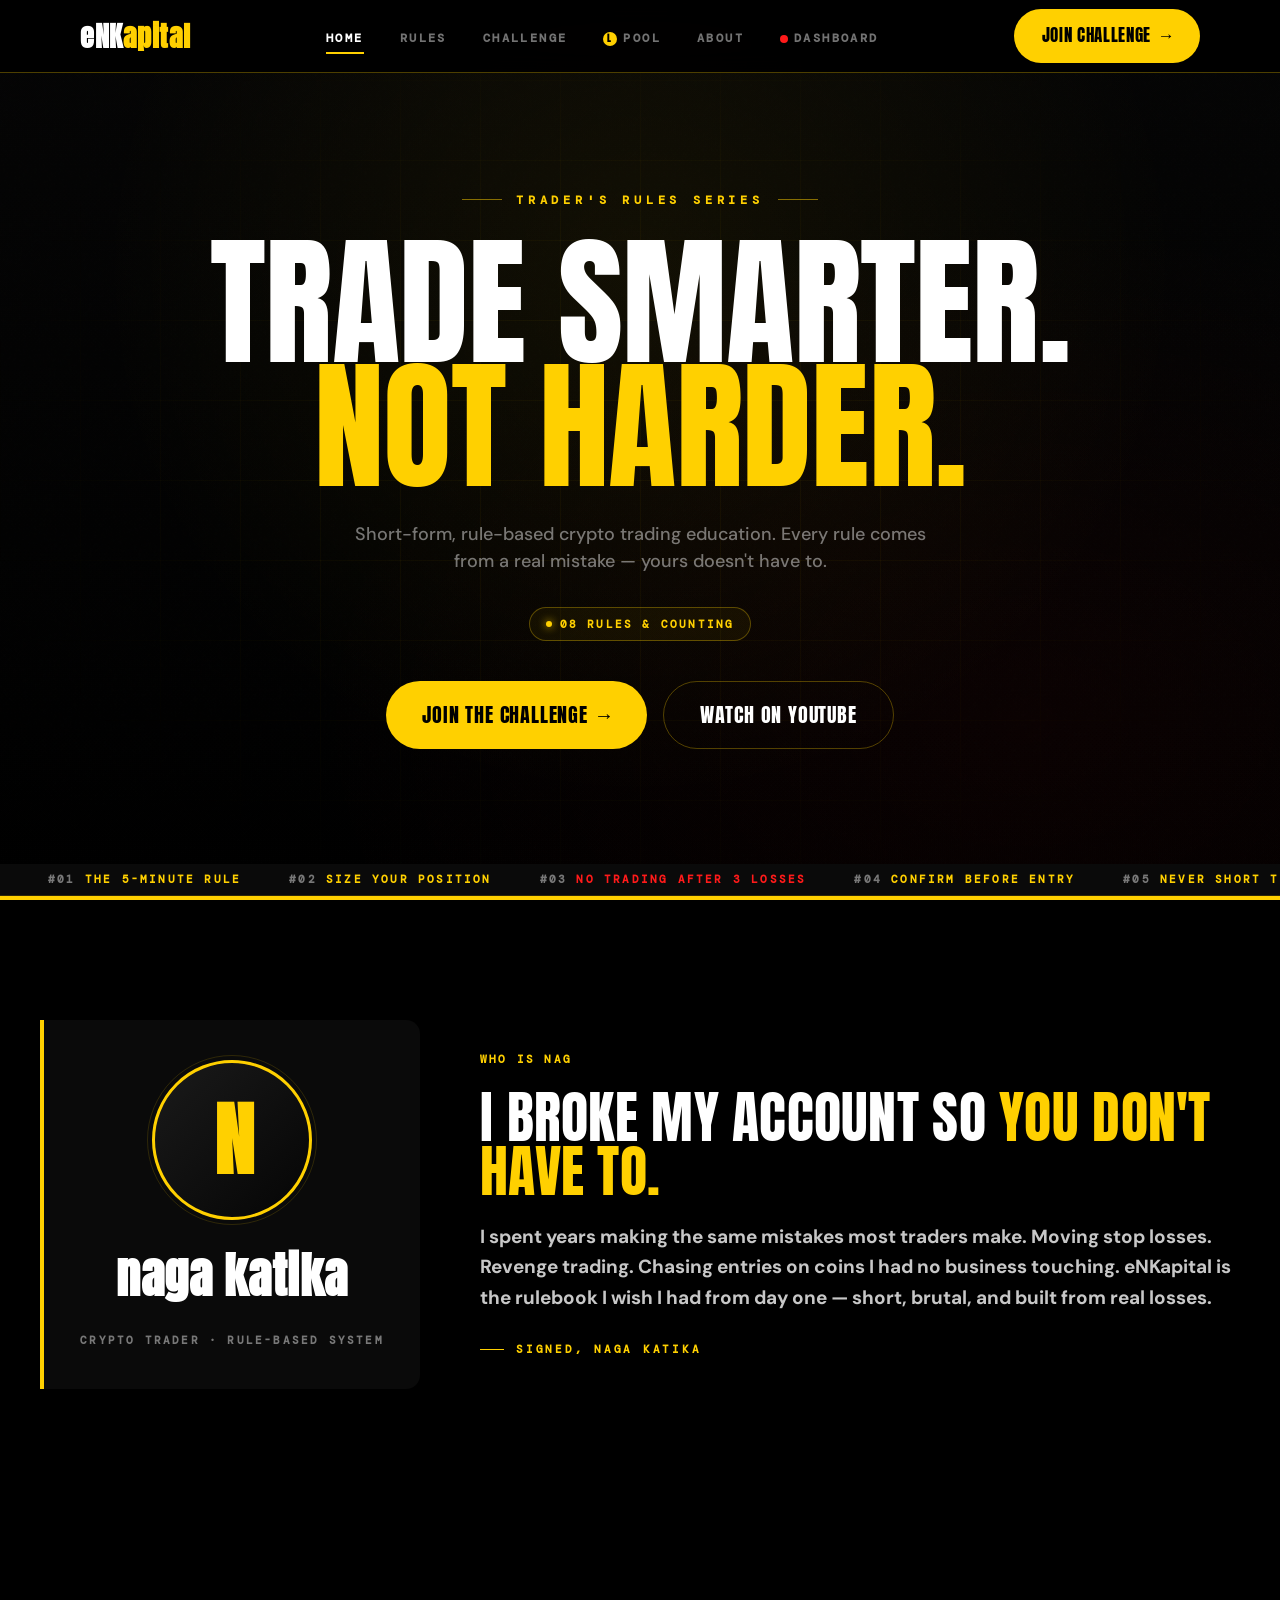
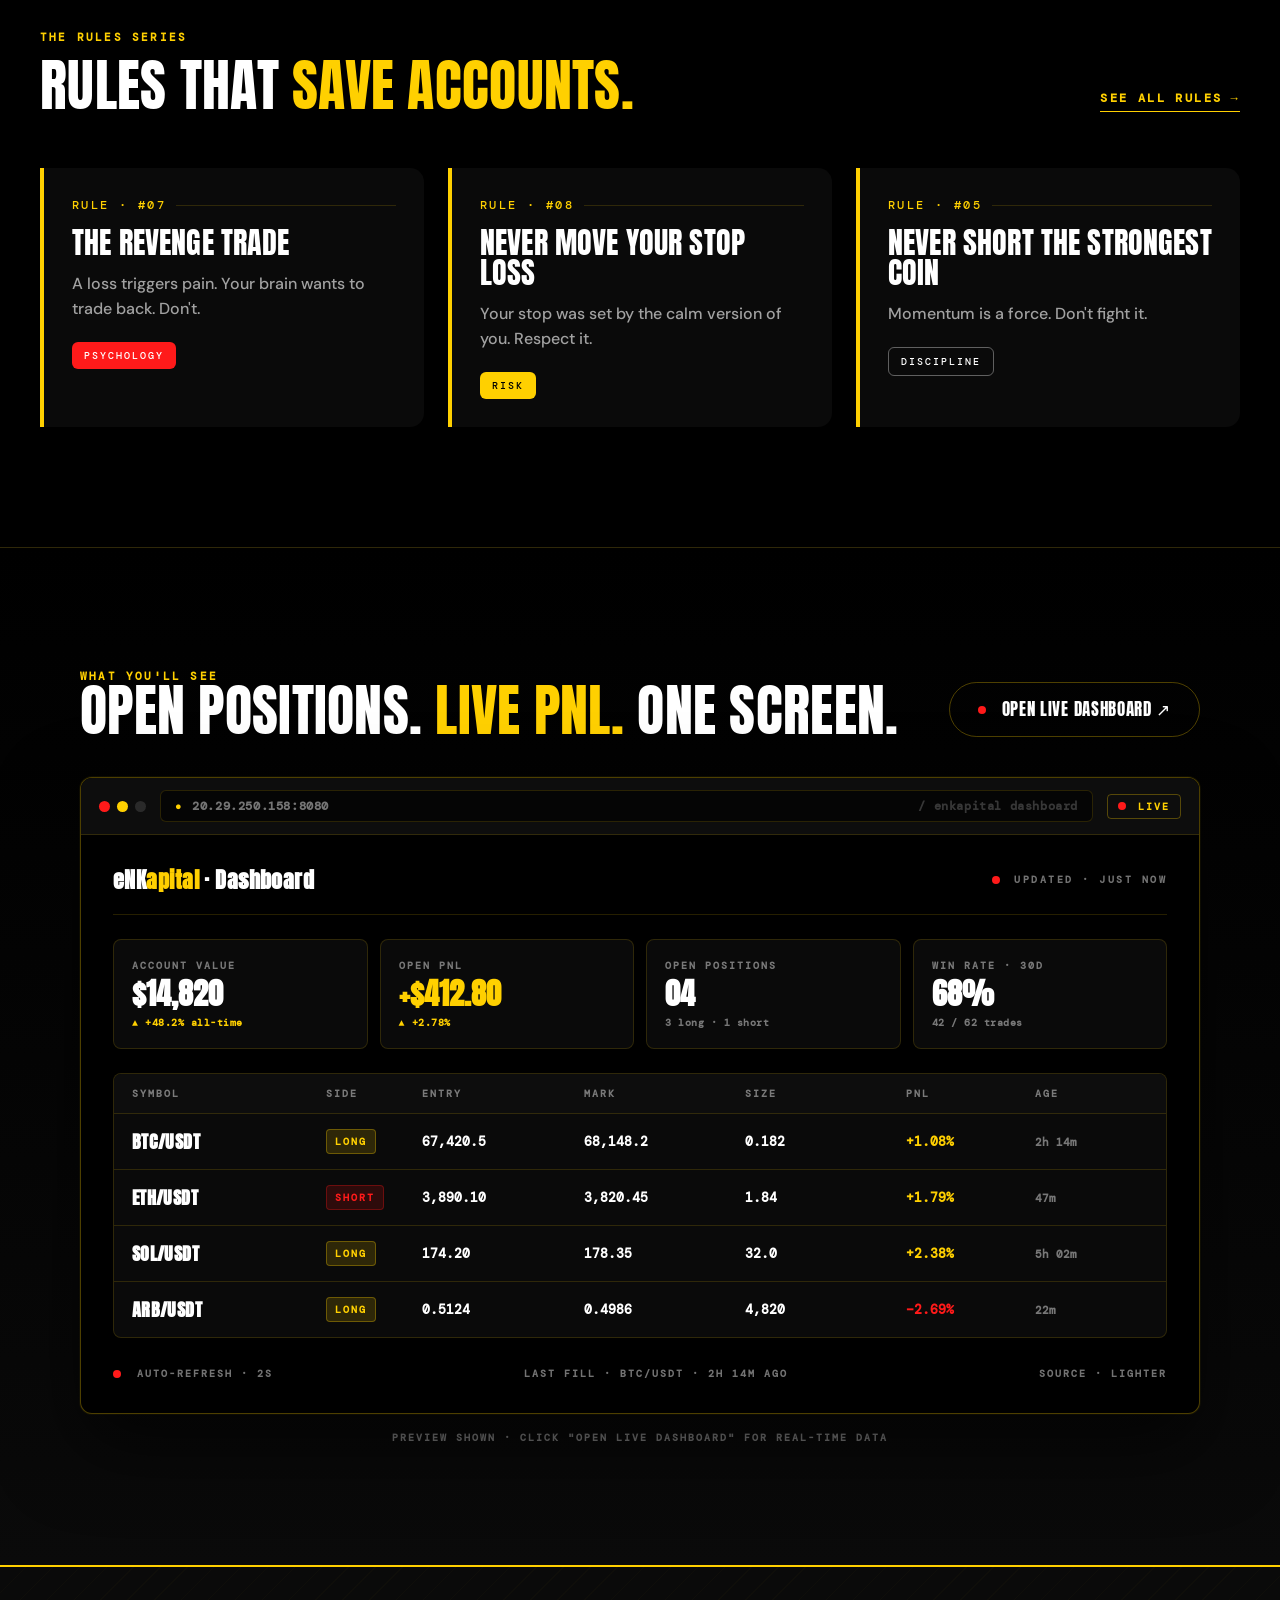
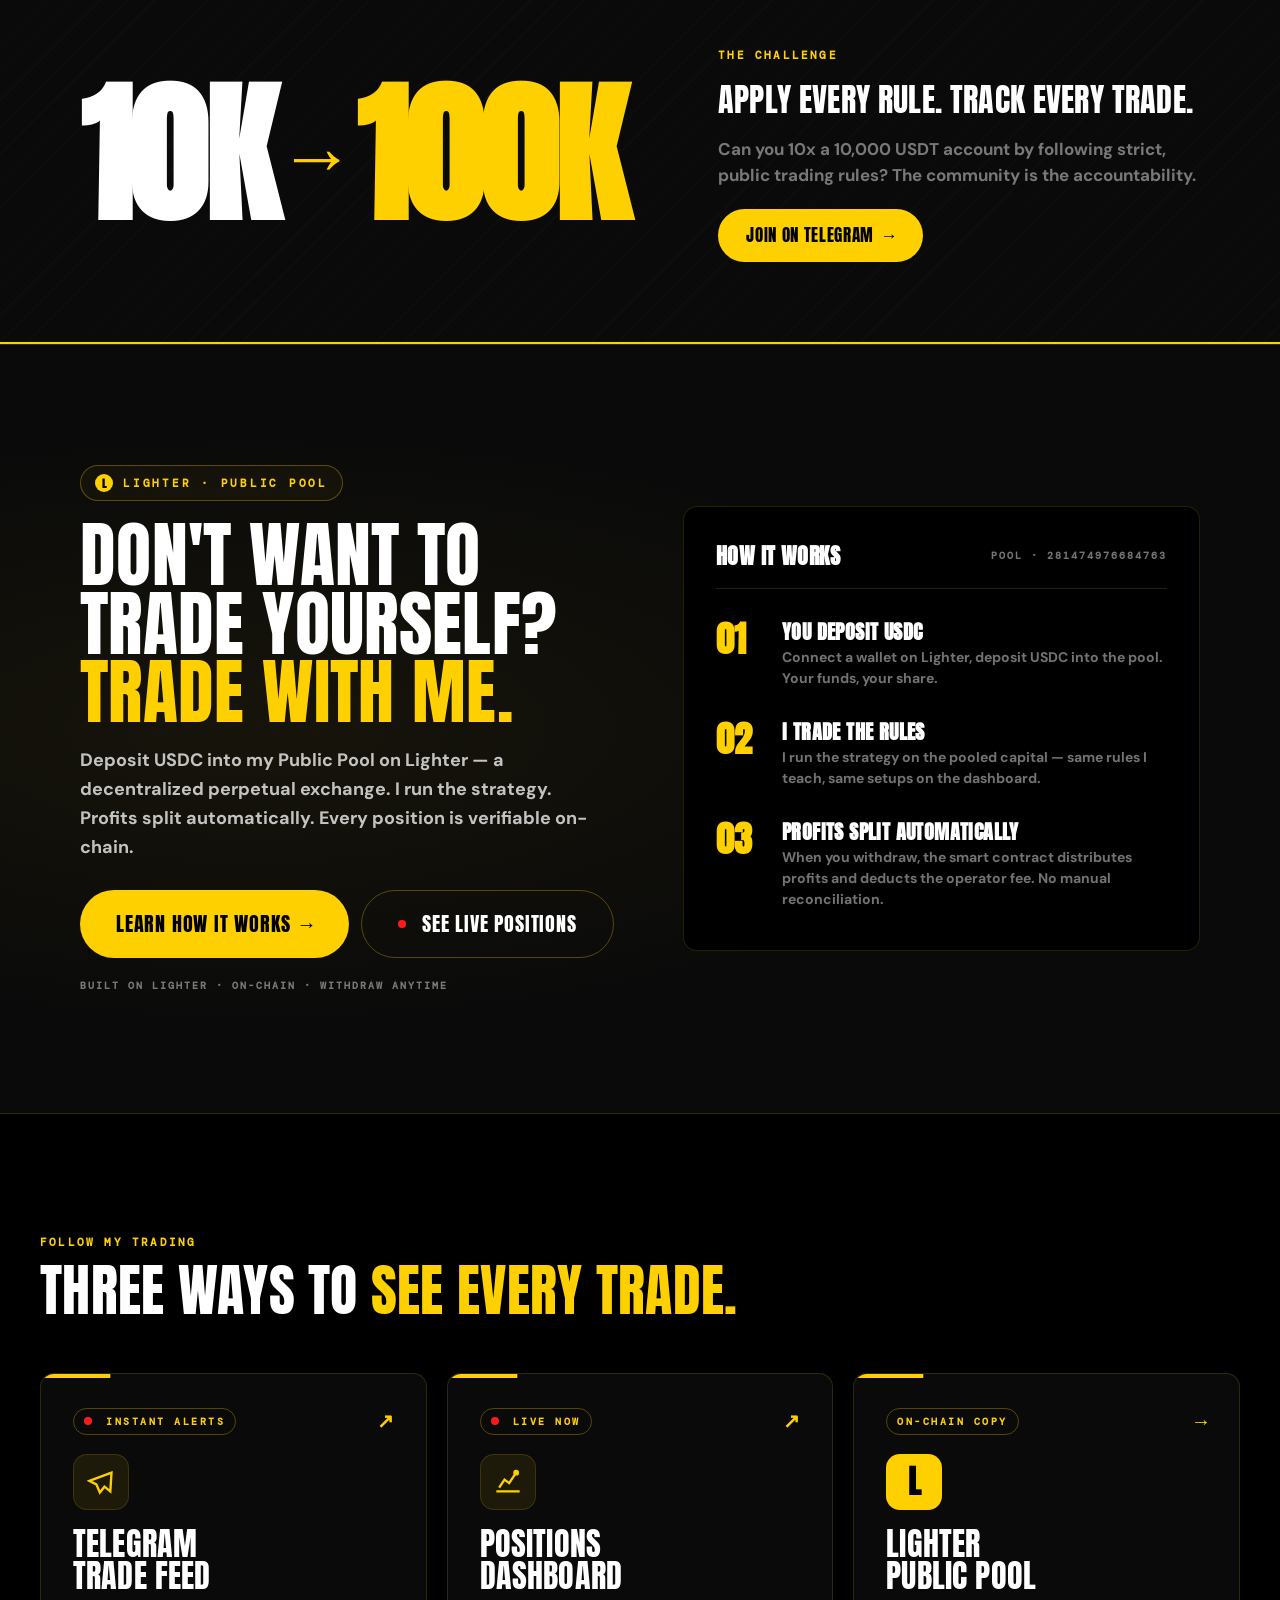
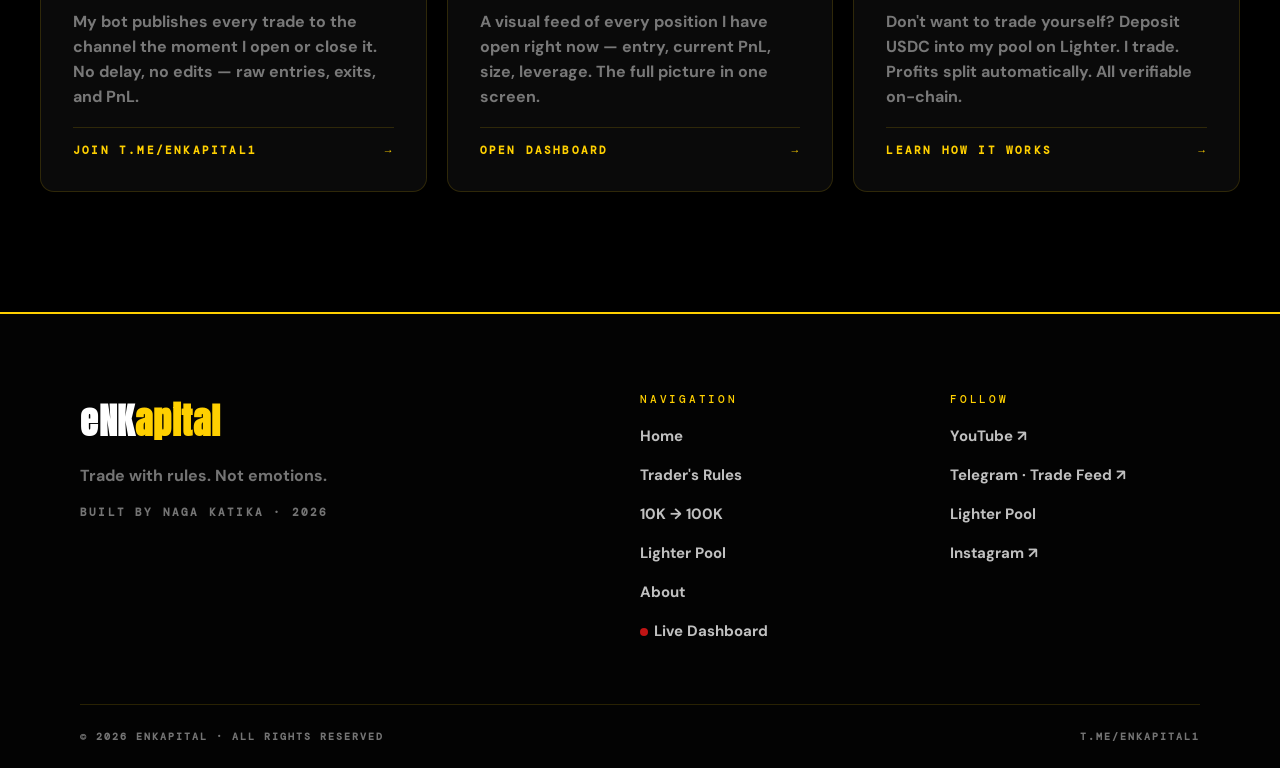
==== index.html @ b995958e "first commit" ====
<!doctype html>
<html lang="en">
<head>
<meta charset="utf-8">
<meta name="viewport" content="width=device-width,initial-scale=1">
<title>eNKapital — Trade Smarter. Not Harder.</title>
<meta name="description" content="The Trader's Rules series by nag. Rule-based crypto trading education. Join the 10K→100K Telegram challenge.">
<meta property="og:title" content="eNKapital — Trade Smarter. Not Harder.">
<meta property="og:description" content="The Trader's Rules series by nag. Join the 10K→100K Telegram challenge.">
<meta property="og:type" content="website">
<meta property="og:image" content="assets/og-image.jpg">
<link rel="canonical" href="/">
<link rel="preconnect" href="https://fonts.googleapis.com">
<link rel="preconnect" href="https://fonts.gstatic.com" crossorigin>
<link href="https://fonts.googleapis.com/css2?family=Anton&family=DM+Mono:wght@400;500&family=DM+Sans:wght@500;700&display=swap" rel="stylesheet">
<link rel="stylesheet" href="css/style.css">
</head>
<body>

<!-- ============== NAV ============== -->
<header class="nav" data-screen-label="nav">
  <div class="nav__inner">
    <a class="nav__logo" href="index.html">eNK<em>apital</em></a>
    <nav>
      <ul class="nav__links">
        <li><a class="nav__link is-active" href="index.html">Home</a></li>
        <li><a class="nav__link" href="rules.html">Rules</a></li>
        <li><a class="nav__link" href="challenge.html">Challenge</a></li>
        <li><a class="nav__link" href="pool.html"><span style="display:inline-flex;align-items:center;justify-content:center;width:14px;height:14px;border-radius:50%;background:var(--yellow);color:var(--black);font-family:Anton;font-size:9px;margin-right:6px;vertical-align:middle;">L</span>Pool</a></li>
        <li><a class="nav__link" href="about.html">About</a></li>
        <li><a class="nav__link" href="http://20.29.250.158:8080/" target="_blank" rel="noopener"><span class="live-dot"></span>Dashboard</a></li>
      </ul>
    </nav>
    <a class="btn btn--primary btn--pill nav__cta" href="challenge.html">Join Challenge <span class="arrow">→</span></a>
    <button class="nav__burger" aria-label="Toggle menu"><span></span><span></span><span></span></button>
  </div>
</header>
<div class="nav__overlay">
  <a href="index.html">Home</a>
  <a href="rules.html">Rules</a>
  <a href="challenge.html">Challenge</a>
  <a href="about.html">About</a>
  <a href="http://20.29.250.158:8080/" target="_blank" rel="noopener"><span class="live-dot"></span>Live Dashboard</a>
  <a class="btn btn--primary btn--pill" href="challenge.html">Join Challenge →</a>
</div>

<!-- ============== HERO ============== -->
<section class="hero" data-screen-label="home / hero">
  <div class="hero__bg"></div>
  <div class="hero__grid"></div>
  <div class="hero__noise"></div>

  <div class="hero__content reveal">
    <div class="hero__label">Trader's Rules Series</div>
    <h1 class="hero__title">
      <span class="line">Trade Smarter.</span>
      <span class="line yellow">Not Harder.</span>
    </h1>
    <p class="hero__sub">Short-form, rule-based crypto trading education. Every rule comes from a real mistake — yours doesn't have to.</p>
    <span class="pill"><span class="dot"></span>08 Rules &amp; Counting</span>
    <div class="hero__ctas">
      <a class="btn btn--primary btn--pill btn--lg" href="challenge.html">Join the Challenge <span class="arrow">→</span></a>
      <a class="btn btn--ghost btn--pill btn--lg" href="https://www.youtube.com/@eNKapital" target="_blank" rel="noopener">Watch on YouTube</a>
    </div>
  </div>

  <div class="hero__ticker" aria-hidden="true">
    <div class="hero__ticker-track">
      <span>#01 <span class="y">The 5-Minute Rule</span></span>
      <span>#02 <span class="y">Size Your Position</span></span>
      <span>#03 <span class="r">No Trading After 3 Losses</span></span>
      <span>#04 <span class="y">Confirm Before Entry</span></span>
      <span>#05 <span class="y">Never Short The Strongest Coin</span></span>
      <span>#06 <span class="y">Cut Losses Early</span></span>
      <span>#07 <span class="r">The Revenge Trade</span></span>
      <span>#08 <span class="y">Never Move Your Stop Loss</span></span>
      <span>#01 <span class="y">The 5-Minute Rule</span></span>
      <span>#02 <span class="y">Size Your Position</span></span>
      <span>#03 <span class="r">No Trading After 3 Losses</span></span>
      <span>#04 <span class="y">Confirm Before Entry</span></span>
      <span>#05 <span class="y">Never Short The Strongest Coin</span></span>
      <span>#06 <span class="y">Cut Losses Early</span></span>
      <span>#07 <span class="r">The Revenge Trade</span></span>
      <span>#08 <span class="y">Never Move Your Stop Loss</span></span>
    </div>
  </div>
  <div class="hero__bar"></div>
</section>

<!-- ============== WHO IS NAG ============== -->
<section class="who container" data-screen-label="home / who is nag">
  <div class="who__grid">
    <div class="who__card reveal">
      <div class="who__avatar">N</div>
      <div class="who__name">Naga Katika</div>
      <div class="who__tagline">Crypto Trader · Rule-Based System</div>
    </div>
    <div class="who__body reveal">
      <div class="label label--yellow">Who is nag</div>
      <h2 class="who__heading">I broke my account so <span class="yellow">you don't have to.</span></h2>
      <p class="who__text">I spent years making the same mistakes most traders make. Moving stop losses. Revenge trading. Chasing entries on coins I had no business touching. eNKapital is the rulebook I wish I had from day one — short, brutal, and built from real losses.</p>
      <span class="who__signature">Signed, Naga Katika</span>
    </div>
  </div>
</section>

<!-- ============== RULES TEASER ============== -->
<section class="section container" data-screen-label="home / rules teaser">
  <div class="section-head reveal">
    <div class="label label--yellow">The Rules Series</div>
    <div class="section-head__row">
      <h2 class="section-head__title">Rules That <span class="yellow">Save Accounts.</span></h2>
      <a class="section-head__link" href="rules.html">See All Rules <span>→</span></a>
    </div>
  </div>

  <div class="rules-row reveal">
    <article class="rule">
      <div class="rule__num">Rule · #07</div>
      <h3 class="rule__title">The Revenge Trade</h3>
      <p class="rule__hook">A loss triggers pain. Your brain wants to trade back. Don't.</p>
      <span class="rule__tag rule__tag--psy">Psychology</span>
    </article>
    <article class="rule">
      <div class="rule__num">Rule · #08</div>
      <h3 class="rule__title">Never Move Your Stop Loss</h3>
      <p class="rule__hook">Your stop was set by the calm version of you. Respect it.</p>
      <span class="rule__tag rule__tag--risk">Risk</span>
    </article>
    <article class="rule">
      <div class="rule__num">Rule · #05</div>
      <h3 class="rule__title">Never Short The Strongest Coin</h3>
      <p class="rule__hook">Momentum is a force. Don't fight it.</p>
      <span class="rule__tag rule__tag--dis">Discipline</span>
    </article>
  </div>
</section>

<!-- ============== DASHBOARD PREVIEW ============== -->
<section class="dashprev" data-screen-label="home / dashboard preview">
  <div class="container">
    <div class="dashprev__head reveal">
      <div>
        <div class="label label--yellow">What You'll See</div>
        <h2 class="dashprev__title">Open Positions. <span class="yellow">Live PnL.</span> One Screen.</h2>
      </div>
      <a class="btn btn--ghost btn--pill" href="http://20.29.250.158:8080/" target="_blank" rel="noopener"><span class="live-dot"></span>Open Live Dashboard ↗</a>
    </div>

    <div class="bwin reveal">
      <div class="bwin__bar">
        <div class="bwin__dots">
          <span class="bwin__dot bwin__dot--r"></span>
          <span class="bwin__dot bwin__dot--y"></span>
          <span class="bwin__dot"></span>
        </div>
        <div class="bwin__url">
          <span class="lock">●</span>
          <span>20.29.250.158:8080</span>
          <span style="margin-left:auto; color:var(--text-dim)">/ enkapital dashboard</span>
        </div>
        <span class="bwin__pill"><span class="live-dot"></span>Live</span>
      </div>

      <div class="dash">
        <div class="dash__header">
          <div class="dash__logo">eNK<em>apital</em> · Dashboard</div>
          <div class="dash__status"><span class="live-dot"></span>Updated · just now</div>
        </div>

        <div class="dash__kpis">
          <div class="kpi">
            <span class="kpi__label">Account Value</span>
            <span class="kpi__val">$14,820</span>
            <span class="kpi__sub kpi__sub--up">▲ +48.2% all-time</span>
          </div>
          <div class="kpi">
            <span class="kpi__label">Open PnL</span>
            <span class="kpi__val kpi__val--up">+$412.80</span>
            <span class="kpi__sub kpi__sub--up">▲ +2.78%</span>
          </div>
          <div class="kpi">
            <span class="kpi__label">Open Positions</span>
            <span class="kpi__val">04</span>
            <span class="kpi__sub">3 long · 1 short</span>
          </div>
          <div class="kpi">
            <span class="kpi__label">Win Rate · 30d</span>
            <span class="kpi__val">68%</span>
            <span class="kpi__sub">42 / 62 trades</span>
          </div>
        </div>

        <div class="dash__table-wrap">
          <div class="dash__table-head">
            <span>Symbol</span>
            <span>Side</span>
            <span>Entry</span>
            <span>Mark</span>
            <span>Size</span>
            <span>PnL</span>
            <span>Age</span>
          </div>
          <div class="dash__row">
            <span class="dash__sym">BTC/USDT</span>
            <span class="dash__side dash__side--long">Long</span>
            <span>67,420.5</span>
            <span>68,148.2</span>
            <span>0.182</span>
            <span class="dash__pnl--up">+1.08%</span>
            <span class="dash__time">2h 14m</span>
          </div>
          <div class="dash__row">
            <span class="dash__sym">ETH/USDT</span>
            <span class="dash__side dash__side--short">Short</span>
            <span>3,890.10</span>
            <span>3,820.45</span>
            <span>1.84</span>
            <span class="dash__pnl--up">+1.79%</span>
            <span class="dash__time">47m</span>
          </div>
          <div class="dash__row">
            <span class="dash__sym">SOL/USDT</span>
            <span class="dash__side dash__side--long">Long</span>
            <span>174.20</span>
            <span>178.35</span>
            <span>32.0</span>
            <span class="dash__pnl--up">+2.38%</span>
            <span class="dash__time">5h 02m</span>
          </div>
          <div class="dash__row">
            <span class="dash__sym">ARB/USDT</span>
            <span class="dash__side dash__side--long">Long</span>
            <span>0.5124</span>
            <span>0.4986</span>
            <span>4,820</span>
            <span class="dash__pnl--down">−2.69%</span>
            <span class="dash__time">22m</span>
          </div>
        </div>

        <div class="dash__foot">
          <span class="dash__pulse-row"><span class="live-dot"></span>Auto-refresh · 2s</span>
          <span>Last fill · BTC/USDT · 2h 14m ago</span>
          <span>Source · Lighter</span>
        </div>
      </div>
    </div>

    <p class="dashprev__note">Preview shown · Click "Open Live Dashboard" for real-time data</p>
  </div>
</section>

<!-- ============== CHALLENGE STRIP ============== -->
<section class="cstrip" data-screen-label="home / challenge strip">
  <div class="container">
    <div class="cstrip__grid reveal">
      <div class="cstrip__big">
        <span>10K</span>
        <span class="arrow">→</span>
        <span class="to">100K</span>
      </div>
      <div class="cstrip__copy">
        <div class="label label--yellow">The Challenge</div>
        <h3>Apply every rule. Track every trade.</h3>
        <p>Can you 10x a 10,000 USDT account by following strict, public trading rules? The community is the accountability.</p>
        <div>
          <a class="btn btn--primary btn--pill" href="challenge.html">Join on Telegram <span class="arrow">→</span></a>
        </div>
      </div>
    </div>
  </div>
</section>

<!-- ============== POOL ============== -->
<section class="pool" data-screen-label="home / lighter pool">
  <div class="container">
    <div class="pool__grid reveal">
      <div class="pool__intro">
        <span class="pool__platform"><span class="pp-mark">L</span> Lighter · Public Pool</span>
        <h2 class="pool__title">Don't want to trade yourself? <span class="yellow">Trade with me.</span></h2>
        <p class="pool__desc">Deposit USDC into my Public Pool on Lighter — a decentralized perpetual exchange. I run the strategy. Profits split automatically. Every position is verifiable on-chain.</p>
        <div class="pool__cta">
          <a class="btn btn--primary btn--pill btn--lg" href="pool.html">Learn How It Works <span class="arrow">→</span></a>
          <a class="btn btn--ghost btn--pill btn--lg" href="http://20.29.250.158:8080/" target="_blank" rel="noopener"><span class="live-dot"></span>See Live Positions</a>
        </div>
        <span class="pool__note">Built on Lighter · On-chain · Withdraw anytime</span>
      </div>

      <div class="pool__how">
        <div class="pool__how-head">
          <span class="pool__how-title">How it works</span>
          <span class="pool__how-id">Pool · 281474976684763</span>
        </div>
        <div class="pool__step">
          <div class="pool__step-num">01</div>
          <div class="pool__step-body">
            <div class="pool__step-title">You Deposit USDC</div>
            <p class="pool__step-text">Connect a wallet on Lighter, deposit USDC into the pool. Your funds, your share.</p>
          </div>
        </div>
        <div class="pool__step">
          <div class="pool__step-num">02</div>
          <div class="pool__step-body">
            <div class="pool__step-title">I Trade The Rules</div>
            <p class="pool__step-text">I run the strategy on the pooled capital — same rules I teach, same setups on the dashboard.</p>
          </div>
        </div>
        <div class="pool__step">
          <div class="pool__step-num">03</div>
          <div class="pool__step-body">
            <div class="pool__step-title">Profits Split Automatically</div>
            <p class="pool__step-text">When you withdraw, the smart contract distributes profits and deducts the operator fee. No manual reconciliation.</p>
          </div>
        </div>
      </div>
    </div>
  </div>
</section>

<!-- ============== FOLLOW MY TRADES ============== -->
<section class="follow container" data-screen-label="home / follow my trades">
  <div class="section-head reveal">
    <div class="label label--yellow">Follow My Trading</div>
    <h2 class="section-head__title">Three Ways To <span class="yellow">See Every Trade.</span></h2>
  </div>

  <div class="follow__grid reveal">

    <a class="fcard" href="https://t.me/eNKapital1" target="_blank" rel="noopener">
      <div class="fcard__top">
        <span class="fcard__chip"><span class="live-dot"></span>Instant Alerts</span>
        <span class="fcard__arrow">↗</span>
      </div>
      <div class="fcard__icon">
        <svg viewBox="0 0 24 24" fill="none" stroke="currentColor" stroke-width="2" stroke-linecap="square" stroke-linejoin="miter">
          <path d="M21 4 2 11l6 3 3 7 4-5 5 4z"/>
        </svg>
      </div>
      <h3 class="fcard__title">Telegram<br>Trade Feed</h3>
      <p class="fcard__body">My bot publishes every trade to the channel the moment I open or close it. No delay, no edits — raw entries, exits, and PnL.</p>
      <div class="fcard__cta"><span>Join t.me/eNKapital1</span><span>→</span></div>
    </a>

    <a class="fcard" href="http://20.29.250.158:8080/" target="_blank" rel="noopener">
      <div class="fcard__top">
        <span class="fcard__chip"><span class="live-dot"></span>Live Now</span>
        <span class="fcard__arrow">↗</span>
      </div>
      <div class="fcard__icon">
        <svg viewBox="0 0 24 24" fill="none" stroke="currentColor" stroke-width="2" stroke-linecap="square" stroke-linejoin="miter">
          <path d="M3 20h18"/>
          <path d="M5 16l4-6 4 3 6-9"/>
          <circle cx="19" cy="4" r="1.5" fill="currentColor"/>
        </svg>
      </div>
      <h3 class="fcard__title">Positions<br>Dashboard</h3>
      <p class="fcard__body">A visual feed of every position I have open right now — entry, current PnL, size, leverage. The full picture in one screen.</p>
      <div class="fcard__cta"><span>Open Dashboard</span><span>→</span></div>
    </a>

    <a class="fcard" href="pool.html">
      <div class="fcard__top">
        <span class="fcard__chip">On-Chain Copy</span>
        <span class="fcard__arrow">→</span>
      </div>
      <div class="fcard__icon fcard__icon--lighter">L</div>
      <h3 class="fcard__title">Lighter<br>Public Pool</h3>
      <p class="fcard__body">Don't want to trade yourself? Deposit USDC into my pool on Lighter. I trade. Profits split automatically. All verifiable on-chain.</p>
      <div class="fcard__cta"><span>Learn How It Works</span><span>→</span></div>
    </a>

  </div>
</section>

<!-- ============== FOOTER ============== -->
<footer class="footer" data-screen-label="footer">
  <div class="container">
    <div class="footer__grid">
      <div class="footer__brand">
        <div class="footer__logo">eNK<em>apital</em></div>
        <p class="footer__tag">Trade with rules. Not emotions.</p>
        <span class="label">Built by Naga Katika · 2026</span>
      </div>
      <div class="footer__col">
        <h4>Navigation</h4>
        <ul>
          <li><a href="index.html">Home</a></li>
          <li><a href="rules.html">Trader's Rules</a></li>
          <li><a href="challenge.html">10K → 100K</a></li>
          <li><a href="pool.html">Lighter Pool</a></li>
          <li><a href="about.html">About</a></li>
          <li><a href="http://20.29.250.158:8080/" target="_blank" rel="noopener"><span class="live-dot"></span>Live Dashboard</a></li>
        </ul>
      </div>
      <div class="footer__col">
        <h4>Follow</h4>
        <ul>
          <li><a href="https://www.youtube.com/@eNKapital" target="_blank" rel="noopener">YouTube ↗</a></li>
          <li><a href="https://t.me/eNKapital1" target="_blank" rel="noopener">Telegram · Trade Feed ↗</a></li>
          <li><a href="pool.html">Lighter Pool</a></li>
          <li><a href="https://www.instagram.com/enkapital1/" target="_blank" rel="noopener">Instagram ↗</a></li>
        </ul>
      </div>
    </div>
    <div class="footer__bottom">
      <span>© 2026 eNKapital · All rights reserved</span>
      <span>t.me/eNKapital1</span>
    </div>
  </div>
</footer>

<script src="js/main.js"></script>
</body>
</html>
---- css/style.css ----
/* ============================================
   eNKapital — Shared Styles
   ============================================ */

/* ----- Tokens ----- */
:root {
  --yellow: #FFD000;
  --red: #FF1A1A;
  --black: #000000;
  --surface-1: #0A0A0A;
  --surface-2: #111111;
  --border: rgba(255, 208, 0, 0.15);
  --border-strong: rgba(255, 208, 0, 0.30);
  --text-primary: #FFFFFF;
  --text-muted: rgba(255, 255, 255, 0.45);
  --text-dim: rgba(255, 255, 255, 0.20);

  --sp-xs: 8px;
  --sp-sm: 16px;
  --sp-md: 24px;
  --sp-lg: 48px;
  --sp-xl: 80px;
  --sp-2xl: 120px;

  --r-pill: 40px;
  --r-card: 14px;
  --r-badge: 6px;
  --r-btn: 8px;

  --max-w: 1200px;
  --pad-x: 40px;
}

/* ----- Reset ----- */
*, *::before, *::after { box-sizing: border-box; }
html, body { margin: 0; padding: 0; }
html { scroll-behavior: smooth; }
body {
  background: var(--black);
  color: var(--text-primary);
  font-family: "DM Sans", system-ui, sans-serif;
  font-weight: 700;
  font-size: 18px;
  line-height: 1.5;
  -webkit-font-smoothing: antialiased;
  text-rendering: optimizeLegibility;
  overflow-x: hidden;
}
a { color: inherit; text-decoration: none; }
img, svg, video { display: block; max-width: 100%; }
button { font-family: inherit; cursor: pointer; }

/* ----- Type helpers ----- */
.anton { font-family: "Anton", "Impact", sans-serif; font-weight: 400; letter-spacing: 0.01em; }
.mono { font-family: "DM Mono", "Courier New", monospace; font-weight: 500; }

.label {
  font-family: "DM Mono", monospace;
  font-size: 11px;
  letter-spacing: 0.2em;
  text-transform: uppercase;
  color: var(--text-muted);
}
.label--yellow { color: var(--yellow); }

h1, h2, h3, h4 {
  font-family: "Anton", "Impact", sans-serif;
  font-weight: 400;
  margin: 0;
  line-height: 0.92;
  letter-spacing: 0.005em;
}

p { margin: 0; }

/* ----- Layout ----- */
.container {
  max-width: var(--max-w);
  margin: 0 auto;
  padding: 0 var(--pad-x);
}

.section {
  padding: var(--sp-2xl) 0;
}

/* ----- Buttons ----- */
.btn {
  display: inline-flex;
  align-items: center;
  gap: 10px;
  padding: 14px 28px;
  border-radius: var(--r-btn);
  font-family: "Anton", sans-serif;
  font-weight: 400;
  font-size: 17px;
  letter-spacing: 0.04em;
  text-transform: uppercase;
  border: none;
  cursor: pointer;
  transition: transform .15s ease-out, filter .15s ease-out, background .15s, color .15s, border-color .15s;
  white-space: nowrap;
}
.btn--primary {
  background: var(--yellow);
  color: var(--black);
}
.btn--primary:hover {
  filter: brightness(1.08);
  transform: translateY(-1px);
}
.btn--ghost {
  background: transparent;
  color: var(--text-primary);
  border: 1px solid var(--border-strong);
}
.btn--ghost:hover {
  border-color: var(--text-primary);
  transform: translateY(-1px);
}
.btn--danger {
  background: var(--red);
  color: var(--text-primary);
}
.btn--danger:hover {
  filter: brightness(1.08);
  transform: translateY(-1px);
}
.btn--pill { border-radius: var(--r-pill); }
.btn--lg { padding: 18px 36px; font-size: 20px; }

.btn .arrow {
  font-family: "DM Mono", monospace;
  font-size: 1em;
  transition: transform .15s ease-out;
}
.btn:hover .arrow { transform: translateX(3px); }

/* ----- Live dot (pulsing) ----- */
.live-dot {
  display: inline-block;
  width: 8px; height: 8px;
  border-radius: 50%;
  background: var(--red);
  box-shadow: 0 0 0 0 rgba(255, 26, 26, 0.6);
  animation: livePulse 1.8s ease-out infinite;
  vertical-align: middle;
  margin-right: 6px;
}
@keyframes livePulse {
  0%   { box-shadow: 0 0 0 0 rgba(255, 26, 26, 0.6); }
  70%  { box-shadow: 0 0 0 10px rgba(255, 26, 26, 0); }
  100% { box-shadow: 0 0 0 0 rgba(255, 26, 26, 0); }
}

/* Stat as link */
a.stat {
  text-decoration: none;
  color: inherit;
  transition: background .2s;
}
a.stat:hover { background: rgba(255, 208, 0, 0.04); }
a.stat:hover .stat__num { text-shadow: 0 0 24px rgba(255, 208, 0, 0.3); }

/* ----- Pill badge ----- */
.pill {
  display: inline-flex;
  align-items: center;
  gap: 8px;
  padding: 8px 16px;
  border-radius: var(--r-pill);
  border: 1px solid var(--border-strong);
  font-family: "DM Mono", monospace;
  font-size: 11px;
  letter-spacing: 0.2em;
  text-transform: uppercase;
  color: var(--yellow);
  background: rgba(255, 208, 0, 0.05);
}
.pill--solid {
  background: var(--yellow);
  color: var(--black);
  border-color: var(--yellow);
}
.pill .dot {
  width: 6px; height: 6px; border-radius: 50%;
  background: var(--yellow);
  box-shadow: 0 0 8px var(--yellow);
}

/* ----- Brand bar (yellow horizontal stripe) ----- */
.brand-bar {
  width: 100%;
  height: 4px;
  background: var(--yellow);
}
.brand-bar--thin { height: 2px; }

/* ============================================
   NAVBAR
   ============================================ */
.nav {
  position: fixed;
  top: 0; left: 0; right: 0;
  z-index: 100;
  background: rgba(0, 0, 0, 0.92);
  backdrop-filter: blur(12px);
  -webkit-backdrop-filter: blur(12px);
  border-bottom: 1px solid var(--border-strong);
}
.nav__inner {
  max-width: var(--max-w);
  margin: 0 auto;
  padding: 0 var(--pad-x);
  height: 72px;
  display: flex;
  align-items: center;
  justify-content: space-between;
  gap: 24px;
}
.nav__logo {
  font-family: "Anton", sans-serif;
  font-size: 28px;
  letter-spacing: 0.02em;
  color: var(--text-primary);
}
.nav__logo em { color: var(--yellow); font-style: normal; }

.nav__links {
  display: flex;
  align-items: center;
  gap: 36px;
  list-style: none;
  margin: 0;
  padding: 0;
}
.nav__link {
  font-family: "DM Mono", monospace;
  font-size: 12px;
  letter-spacing: 0.2em;
  text-transform: uppercase;
  color: var(--text-muted);
  transition: color .15s;
  position: relative;
  padding: 6px 0;
}
.nav__link:hover { color: var(--text-primary); }
.nav__link.is-active { color: var(--text-primary); }
.nav__link.is-active::after {
  content: "";
  position: absolute;
  left: 0; right: 0; bottom: -2px;
  height: 2px;
  background: var(--yellow);
}

.nav__cta { display: inline-flex; }

.nav__burger {
  display: none;
  width: 40px;
  height: 40px;
  background: transparent;
  border: 1px solid var(--border-strong);
  border-radius: 6px;
  position: relative;
}
.nav__burger span {
  position: absolute;
  left: 9px;
  width: 22px;
  height: 2px;
  background: var(--text-primary);
  transition: transform .2s, opacity .2s;
}
.nav__burger span:nth-child(1) { top: 13px; }
.nav__burger span:nth-child(2) { top: 19px; }
.nav__burger span:nth-child(3) { top: 25px; }
body.menu-open .nav__burger span:nth-child(1) { transform: translateY(6px) rotate(45deg); }
body.menu-open .nav__burger span:nth-child(2) { opacity: 0; }
body.menu-open .nav__burger span:nth-child(3) { transform: translateY(-6px) rotate(-45deg); }

/* Mobile overlay menu */
.nav__overlay {
  position: fixed;
  inset: 72px 0 0 0;
  background: var(--black);
  border-top: 1px solid var(--border);
  transform: translateY(-12px);
  opacity: 0;
  pointer-events: none;
  transition: opacity .2s, transform .2s;
  z-index: 99;
  padding: 40px var(--pad-x);
  display: flex;
  flex-direction: column;
  gap: 24px;
}
body.menu-open .nav__overlay {
  opacity: 1;
  transform: translateY(0);
  pointer-events: auto;
}
.nav__overlay a {
  font-family: "Anton", sans-serif;
  font-size: 36px;
  color: var(--text-primary);
  display: block;
  padding: 8px 0;
  border-bottom: 1px solid var(--border);
}
.nav__overlay a:last-child { border-bottom: none; }
.nav__overlay .btn { align-self: flex-start; margin-top: 16px; }

/* ============================================
   HERO (Home)
   ============================================ */
.hero {
  min-height: 100dvh;
  position: relative;
  display: flex;
  align-items: center;
  justify-content: center;
  text-align: center;
  padding: 120px var(--pad-x) 80px;
  overflow: hidden;
  isolation: isolate;
}
.hero__bg {
  position: absolute;
  inset: 0;
  background:
    radial-gradient(ellipse at 50% 30%, rgba(255, 208, 0, 0.06) 0%, transparent 60%),
    radial-gradient(ellipse at 80% 80%, rgba(255, 26, 26, 0.04) 0%, transparent 50%),
    linear-gradient(180deg, #050505 0%, #000 100%);
  z-index: -2;
}
.hero__grid {
  position: absolute;
  inset: 0;
  background-image:
    linear-gradient(rgba(255, 208, 0, 0.04) 1px, transparent 1px),
    linear-gradient(90deg, rgba(255, 208, 0, 0.04) 1px, transparent 1px);
  background-size: 80px 80px;
  mask-image: radial-gradient(ellipse at center, black 30%, transparent 75%);
  -webkit-mask-image: radial-gradient(ellipse at center, black 30%, transparent 75%);
  z-index: -1;
  animation: gridDrift 40s linear infinite;
}
@keyframes gridDrift {
  0% { transform: translate(0, 0); }
  100% { transform: translate(80px, 80px); }
}
.hero__noise {
  position: absolute; inset: 0;
  background-image: url("data:image/svg+xml,%3Csvg viewBox='0 0 200 200' xmlns='http://www.w3.org/2000/svg'%3E%3Cfilter id='n'%3E%3CfeTurbulence baseFrequency='0.9' numOctaves='3'/%3E%3C/filter%3E%3Crect width='100%25' height='100%25' filter='url(%23n)' opacity='0.4'/%3E%3C/svg%3E");
  opacity: 0.06;
  z-index: -1;
  pointer-events: none;
  mix-blend-mode: overlay;
}

.hero__content {
  max-width: 1100px;
  display: flex;
  flex-direction: column;
  align-items: center;
  gap: 32px;
}
.hero__label {
  font-family: "DM Mono", monospace;
  font-size: 12px;
  letter-spacing: 0.4em;
  text-transform: uppercase;
  color: var(--yellow);
  display: inline-flex;
  align-items: center;
  gap: 14px;
}
.hero__label::before, .hero__label::after {
  content: "";
  width: 40px;
  height: 1px;
  background: var(--yellow);
  opacity: 0.5;
}
.hero__title {
  font-family: "Anton", sans-serif;
  font-size: clamp(56px, 11vw, 156px);
  line-height: 0.88;
  letter-spacing: -0.005em;
  text-transform: uppercase;
}
.hero__title .yellow { color: var(--yellow); }
.hero__title .red { color: var(--red); text-shadow: 0 0 24px rgba(255, 26, 26, 0.4); }
.hero__title .line { display: block; }

.hero__sub {
  font-family: "DM Sans", sans-serif;
  font-weight: 500;
  font-size: 18px;
  color: var(--text-muted);
  max-width: 580px;
}

.hero__ctas {
  display: flex;
  gap: 16px;
  flex-wrap: wrap;
  justify-content: center;
  margin-top: 8px;
}
.hero__bar {
  position: absolute;
  bottom: 0; left: 0; right: 0;
  height: 4px;
  background: var(--yellow);
}

/* Small ticker under bar */
.hero__ticker {
  position: absolute;
  bottom: 4px; left: 0; right: 0;
  height: 32px;
  background: var(--surface-1);
  border-bottom: 1px solid var(--border);
  display: flex;
  align-items: center;
  overflow: hidden;
}
.hero__ticker-track {
  display: flex;
  gap: 48px;
  white-space: nowrap;
  animation: ticker 50s linear infinite;
  font-family: "DM Mono", monospace;
  font-size: 11px;
  letter-spacing: 0.2em;
  text-transform: uppercase;
  color: var(--text-muted);
  padding-left: 48px;
}
.hero__ticker-track .y { color: var(--yellow); }
.hero__ticker-track .r { color: var(--red); }
@keyframes ticker {
  0% { transform: translateX(0); }
  100% { transform: translateX(-50%); }
}

/* ============================================
   PAGE HEROES (smaller)
   ============================================ */
.page-hero {
  position: relative;
  padding: 200px var(--pad-x) 100px;
  border-bottom: 1px solid var(--border);
  overflow: hidden;
  isolation: isolate;
}
.page-hero__bg {
  position: absolute;
  inset: 0;
  background:
    radial-gradient(ellipse at 20% 30%, rgba(255, 208, 0, 0.06) 0%, transparent 50%),
    linear-gradient(180deg, #080808 0%, #000 100%);
  z-index: -2;
}
.page-hero__bg--red {
  background:
    radial-gradient(ellipse at 50% 70%, rgba(255, 26, 26, 0.10) 0%, transparent 55%),
    radial-gradient(ellipse at 20% 20%, rgba(255, 208, 0, 0.05) 0%, transparent 40%),
    linear-gradient(180deg, #060606 0%, #000 100%);
}
.page-hero__inner {
  max-width: var(--max-w);
  margin: 0 auto;
  display: flex;
  flex-direction: column;
  gap: 28px;
}
.page-hero__label {
  font-family: "DM Mono", monospace;
  font-size: 12px;
  letter-spacing: 0.3em;
  text-transform: uppercase;
  color: var(--yellow);
  display: inline-flex;
  align-items: center;
  gap: 14px;
}
.page-hero__label::before {
  content: "";
  width: 32px;
  height: 1px;
  background: var(--yellow);
}
.page-hero__title {
  font-family: "Anton", sans-serif;
  font-size: clamp(48px, 8vw, 96px);
  line-height: 0.94;
  text-transform: uppercase;
  max-width: 1000px;
}
.page-hero__title .yellow { color: var(--yellow); }
.page-hero__title .red { color: var(--red); }
.page-hero__sub {
  font-family: "DM Sans", sans-serif;
  color: var(--text-muted);
  max-width: 640px;
  font-size: 18px;
}
.page-hero__bar {
  position: absolute;
  bottom: 0; left: 0; right: 0;
  height: 4px;
  background: var(--yellow);
}
.page-hero__meta {
  display: flex;
  gap: 16px;
  flex-wrap: wrap;
  margin-top: 4px;
}

/* ============================================
   WHO IS NAG (Home section)
   ============================================ */
.who {
  padding: var(--sp-2xl) 0;
}
.who__grid {
  display: grid;
  grid-template-columns: 380px 1fr;
  gap: 60px;
  align-items: center;
}
.who__card {
  background: var(--surface-1);
  border-left: 4px solid var(--yellow);
  border-radius: 0 var(--r-card) var(--r-card) 0;
  padding: 40px 32px;
  display: flex;
  flex-direction: column;
  align-items: center;
  text-align: center;
  gap: 20px;
  position: relative;
}
.who__avatar {
  width: 160px;
  height: 160px;
  border-radius: 50%;
  border: 3px solid var(--yellow);
  background: linear-gradient(135deg, #1a1a1a, #050505);
  display: flex;
  align-items: center;
  justify-content: center;
  font-family: "Anton", sans-serif;
  font-size: 80px;
  color: var(--yellow);
  letter-spacing: -0.04em;
  position: relative;
}
.who__avatar::after {
  content: "";
  position: absolute;
  inset: -8px;
  border-radius: 50%;
  border: 1px solid var(--border);
}
.who__name {
  font-family: "Anton", sans-serif;
  font-size: 48px;
  letter-spacing: 0.01em;
  text-transform: lowercase;
}
.who__tagline {
  font-family: "DM Mono", monospace;
  font-size: 11px;
  letter-spacing: 0.2em;
  text-transform: uppercase;
  color: var(--text-muted);
}
.who__body {
  display: flex;
  flex-direction: column;
  gap: 24px;
}
.who__heading {
  font-family: "Anton", sans-serif;
  font-size: clamp(36px, 4.5vw, 56px);
  line-height: 0.95;
  text-transform: uppercase;
}
.who__heading .yellow { color: var(--yellow); }
.who__text {
  font-family: "DM Sans", sans-serif;
  font-size: 19px;
  line-height: 1.6;
  color: rgba(255, 255, 255, 0.78);
}
.who__signature {
  font-family: "DM Mono", monospace;
  font-size: 11px;
  letter-spacing: 0.25em;
  text-transform: uppercase;
  color: var(--yellow);
  display: inline-flex;
  align-items: center;
  gap: 12px;
  margin-top: 4px;
}
.who__signature::before {
  content: "";
  width: 24px;
  height: 1px;
  background: var(--yellow);
}

/* ============================================
   SECTION HEADER
   ============================================ */
.section-head {
  display: flex;
  flex-direction: column;
  gap: 14px;
  margin-bottom: 56px;
}
.section-head__row {
  display: flex;
  align-items: flex-end;
  justify-content: space-between;
  gap: 32px;
  flex-wrap: wrap;
}
.section-head__title {
  font-family: "Anton", sans-serif;
  font-size: clamp(36px, 5vw, 56px);
  line-height: 0.95;
  text-transform: uppercase;
}
.section-head__title .yellow { color: var(--yellow); }
.section-head__link {
  font-family: "DM Mono", monospace;
  font-size: 12px;
  letter-spacing: 0.2em;
  text-transform: uppercase;
  color: var(--yellow);
  display: inline-flex;
  align-items: center;
  gap: 8px;
  padding-bottom: 4px;
  border-bottom: 1px solid var(--yellow);
  transition: gap .15s;
}
.section-head__link:hover { gap: 14px; }

/* ============================================
   RULE CARDS
   ============================================ */
.rules-row {
  display: grid;
  grid-template-columns: repeat(3, 1fr);
  gap: 24px;
}
.rules-grid {
  display: grid;
  grid-template-columns: repeat(2, 1fr);
  gap: 20px;
}

.rule {
  background: var(--surface-1);
  border-left: 4px solid var(--yellow);
  border-radius: 0 var(--r-card) var(--r-card) 0;
  padding: 28px 28px 28px 28px;
  display: flex;
  flex-direction: column;
  gap: 14px;
  transition: transform .2s ease-out, background .2s, border-color .2s;
  position: relative;
  overflow: hidden;
}
.rule:hover {
  transform: translateY(-3px);
  background: var(--surface-2);
}
.rule::before {
  content: "";
  position: absolute;
  left: -4px; top: 0; bottom: 0;
  width: 4px;
  background: var(--yellow);
  box-shadow: 0 0 0 transparent;
  transition: box-shadow .2s;
}
.rule:hover::before { box-shadow: 0 0 16px var(--yellow); }

.rule__num {
  font-family: "DM Mono", monospace;
  font-size: 12px;
  font-weight: 500;
  letter-spacing: 0.2em;
  text-transform: uppercase;
  color: var(--yellow);
  display: flex;
  align-items: center;
  gap: 10px;
}
.rule__num::after {
  content: "";
  flex: 1;
  height: 1px;
  background: var(--border);
}
.rule__title {
  font-family: "Anton", sans-serif;
  font-size: 30px;
  line-height: 1;
  text-transform: uppercase;
  color: var(--text-primary);
}
.rule__hook {
  font-family: "DM Sans", sans-serif;
  font-weight: 500;
  font-size: 16px;
  line-height: 1.55;
  color: rgba(255, 255, 255, 0.62);
}
.rule__tag {
  align-self: flex-start;
  font-family: "DM Mono", monospace;
  font-size: 10px;
  font-weight: 500;
  letter-spacing: 0.2em;
  text-transform: uppercase;
  padding: 6px 12px;
  border-radius: var(--r-badge);
  margin-top: 6px;
}
.rule__tag--psy {
  background: var(--red);
  color: var(--text-primary);
}
.rule__tag--risk {
  background: var(--yellow);
  color: var(--black);
}
.rule__tag--dis {
  background: transparent;
  color: var(--text-primary);
  border: 1px solid rgba(255, 255, 255, 0.35);
}

/* ============================================
   POOL SECTION (Home + dedicated)
   ============================================ */
.pool {
  background: var(--surface-1);
  border-top: 1px solid var(--border);
  border-bottom: 1px solid var(--border);
  padding: var(--sp-2xl) 0;
  position: relative;
  overflow: hidden;
}
.pool::before {
  content: "";
  position: absolute;
  inset: 0;
  background: radial-gradient(ellipse at 20% 50%, rgba(255, 208, 0, 0.05) 0%, transparent 55%);
  pointer-events: none;
}
.pool__grid {
  display: grid;
  grid-template-columns: 1.05fr 1fr;
  gap: 60px;
  align-items: center;
  position: relative;
}
.pool__intro {
  display: flex;
  flex-direction: column;
  gap: 20px;
}
.pool__platform {
  display: inline-flex;
  align-items: center;
  gap: 10px;
  font-family: "DM Mono", monospace;
  font-size: 11px;
  letter-spacing: 0.25em;
  text-transform: uppercase;
  color: var(--yellow);
  padding: 8px 14px;
  border: 1px solid var(--border-strong);
  border-radius: var(--r-pill);
  align-self: flex-start;
  background: rgba(255, 208, 0, 0.04);
}
.pool__platform .pp-mark {
  display: inline-flex;
  align-items: center;
  justify-content: center;
  width: 18px;
  height: 18px;
  border-radius: 50%;
  background: var(--yellow);
  color: var(--black);
  font-family: "Anton", sans-serif;
  font-size: 11px;
  line-height: 1;
  font-weight: 700;
  letter-spacing: 0;
}
.pool__title {
  font-family: "Anton", sans-serif;
  font-size: clamp(40px, 6vw, 72px);
  line-height: 0.95;
  text-transform: uppercase;
}
.pool__title .yellow { color: var(--yellow); }
.pool__desc {
  font-family: "DM Sans", sans-serif;
  font-size: 18px;
  line-height: 1.6;
  color: rgba(255, 255, 255, 0.75);
  max-width: 520px;
}
.pool__note {
  font-family: "DM Mono", monospace;
  font-size: 10px;
  letter-spacing: 0.2em;
  text-transform: uppercase;
  color: var(--text-muted);
}

.pool__how {
  display: flex;
  flex-direction: column;
  gap: 16px;
  background: var(--black);
  border: 1px solid var(--border);
  border-radius: var(--r-card);
  padding: 32px;
  position: relative;
}
.pool__how-head {
  display: flex;
  justify-content: space-between;
  align-items: center;
  padding-bottom: 16px;
  border-bottom: 1px solid var(--border);
  margin-bottom: 8px;
}
.pool__how-title {
  font-family: "Anton", sans-serif;
  font-size: 22px;
  text-transform: uppercase;
  letter-spacing: 0.02em;
}
.pool__how-id {
  font-family: "DM Mono", monospace;
  font-size: 10px;
  letter-spacing: 0.2em;
  color: var(--text-muted);
  text-transform: uppercase;
}
.pool__step {
  display: grid;
  grid-template-columns: 48px 1fr;
  gap: 18px;
  align-items: start;
  padding: 8px 0;
}
.pool__step-num {
  font-family: "Anton", sans-serif;
  font-size: 36px;
  color: var(--yellow);
  line-height: 1;
}
.pool__step-body {
  display: flex;
  flex-direction: column;
  gap: 4px;
}
.pool__step-title {
  font-family: "Anton", sans-serif;
  font-size: 20px;
  text-transform: uppercase;
  letter-spacing: 0.02em;
  line-height: 1.1;
}
.pool__step-text {
  font-family: "DM Sans", sans-serif;
  font-size: 14px;
  color: var(--text-muted);
  line-height: 1.5;
}
.pool__cta {
  display: flex;
  flex-wrap: wrap;
  gap: 12px;
  margin-top: 8px;
}

@media (max-width: 1024px) {
  .pool__grid { grid-template-columns: 1fr; gap: 32px; }
}

/* ============================================
   CHALLENGE STRIP (Home)
   ============================================ */
.cstrip {
  background: var(--surface-1);
  border-top: 2px solid var(--yellow);
  border-bottom: 2px solid var(--yellow);
  padding: 80px 0;
  position: relative;
  overflow: hidden;
}
.cstrip::before {
  content: "";
  position: absolute;
  inset: 0;
  background-image:
    repeating-linear-gradient(135deg, transparent 0 18px, rgba(255, 208, 0, 0.02) 18px 19px);
  pointer-events: none;
}
.cstrip__grid {
  display: grid;
  grid-template-columns: 1.2fr 1fr;
  gap: 60px;
  align-items: center;
  position: relative;
}
.cstrip__big {
  font-family: "Anton", sans-serif;
  font-size: clamp(72px, 12vw, 160px);
  line-height: 0.86;
  display: flex;
  align-items: center;
  gap: 18px;
  letter-spacing: -0.01em;
}
.cstrip__big .arrow {
  color: var(--yellow);
  font-family: "DM Mono", monospace;
  font-size: 0.5em;
}
.cstrip__big .to { color: var(--yellow); }
.cstrip__copy {
  display: flex;
  flex-direction: column;
  gap: 20px;
}
.cstrip__copy h3 {
  font-family: "Anton", sans-serif;
  font-size: 32px;
  line-height: 1;
  text-transform: uppercase;
}
.cstrip__copy p {
  font-family: "DM Sans", sans-serif;
  font-size: 17px;
  color: var(--text-muted);
  line-height: 1.55;
}

/* ============================================
   DASHBOARD PREVIEW (Home)
   ============================================ */
.dashprev {
  padding: var(--sp-2xl) 0;
  background: linear-gradient(180deg, transparent 0%, var(--surface-1) 100%);
  border-top: 1px solid var(--border);
}
.dashprev__head {
  display: flex;
  align-items: flex-end;
  justify-content: space-between;
  gap: 32px;
  margin-bottom: 40px;
  flex-wrap: wrap;
}
.dashprev__title {
  font-family: "Anton", sans-serif;
  font-size: clamp(36px, 5vw, 56px);
  line-height: 0.95;
  text-transform: uppercase;
}
.dashprev__title .yellow { color: var(--yellow); }

/* Browser window frame */
.bwin {
  background: var(--black);
  border: 1px solid var(--border-strong);
  border-radius: 12px;
  overflow: hidden;
  box-shadow: 0 30px 80px rgba(0, 0, 0, 0.6), 0 0 0 1px rgba(255, 208, 0, 0.06);
}
.bwin__bar {
  background: #0d0d0d;
  border-bottom: 1px solid var(--border);
  padding: 12px 18px;
  display: flex;
  align-items: center;
  gap: 14px;
}
.bwin__dots {
  display: flex;
  gap: 7px;
}
.bwin__dot {
  width: 11px; height: 11px;
  border-radius: 50%;
  background: #2a2a2a;
}
.bwin__dot--y { background: var(--yellow); }
.bwin__dot--r { background: var(--red); }
.bwin__url {
  flex: 1;
  background: #050505;
  border: 1px solid var(--border);
  border-radius: 6px;
  padding: 6px 14px;
  font-family: "DM Mono", monospace;
  font-size: 12px;
  color: var(--text-muted);
  letter-spacing: 0.05em;
  display: flex;
  align-items: center;
  gap: 10px;
}
.bwin__url .lock {
  color: var(--yellow);
  font-size: 11px;
}
.bwin__pill {
  font-family: "DM Mono", monospace;
  font-size: 10px;
  letter-spacing: 0.2em;
  text-transform: uppercase;
  color: var(--yellow);
  padding: 4px 10px;
  border: 1px solid var(--border-strong);
  border-radius: 4px;
  display: inline-flex;
  align-items: center;
  gap: 6px;
}

/* Dashboard body */
.dash {
  padding: 28px 32px 32px;
  display: flex;
  flex-direction: column;
  gap: 24px;
}
.dash__header {
  display: flex;
  justify-content: space-between;
  align-items: center;
  padding-bottom: 18px;
  border-bottom: 1px solid var(--border);
}
.dash__logo {
  font-family: "Anton", sans-serif;
  font-size: 22px;
  letter-spacing: 0.02em;
}
.dash__logo em { color: var(--yellow); font-style: normal; }
.dash__status {
  font-family: "DM Mono", monospace;
  font-size: 10px;
  letter-spacing: 0.25em;
  text-transform: uppercase;
  color: var(--text-muted);
  display: inline-flex;
  align-items: center;
  gap: 8px;
}

.dash__kpis {
  display: grid;
  grid-template-columns: repeat(4, 1fr);
  gap: 12px;
}
.kpi {
  background: var(--surface-1);
  border: 1px solid var(--border);
  border-radius: 8px;
  padding: 18px 18px;
  display: flex;
  flex-direction: column;
  gap: 6px;
}
.kpi__label {
  font-family: "DM Mono", monospace;
  font-size: 10px;
  letter-spacing: 0.2em;
  text-transform: uppercase;
  color: var(--text-muted);
}
.kpi__val {
  font-family: "Anton", sans-serif;
  font-size: 30px;
  line-height: 1;
  color: var(--text-primary);
  letter-spacing: 0;
}
.kpi__val--up { color: var(--yellow); }
.kpi__val--down { color: var(--red); }
.kpi__sub {
  font-family: "DM Mono", monospace;
  font-size: 10px;
  color: var(--text-muted);
  letter-spacing: 0.05em;
}
.kpi__sub--up { color: var(--yellow); }
.kpi__sub--down { color: var(--red); }

/* Positions table */
.dash__table-wrap {
  border: 1px solid var(--border);
  border-radius: 8px;
  overflow: hidden;
  background: var(--surface-1);
}
.dash__table-head {
  background: #0d0d0d;
  display: grid;
  grid-template-columns: 1.2fr 0.6fr 1fr 1fr 1fr 0.8fr 0.7fr;
  padding: 12px 18px;
  font-family: "DM Mono", monospace;
  font-size: 10px;
  letter-spacing: 0.2em;
  text-transform: uppercase;
  color: var(--text-muted);
  border-bottom: 1px solid var(--border);
}
.dash__row {
  display: grid;
  grid-template-columns: 1.2fr 0.6fr 1fr 1fr 1fr 0.8fr 0.7fr;
  padding: 14px 18px;
  border-bottom: 1px solid var(--border);
  font-family: "DM Mono", monospace;
  font-size: 13px;
  color: var(--text-primary);
  align-items: center;
}
.dash__row:last-child { border-bottom: none; }
.dash__row:hover { background: rgba(255, 208, 0, 0.02); }
.dash__sym {
  font-family: "Anton", sans-serif;
  font-size: 18px;
  letter-spacing: 0.02em;
}
.dash__side {
  display: inline-flex;
  align-items: center;
  font-family: "DM Mono", monospace;
  font-size: 10px;
  letter-spacing: 0.2em;
  padding: 4px 8px;
  border-radius: 4px;
  text-transform: uppercase;
  width: max-content;
}
.dash__side--long { background: rgba(255, 208, 0, 0.15); color: var(--yellow); border: 1px solid rgba(255, 208, 0, 0.3); }
.dash__side--short { background: rgba(255, 26, 26, 0.15); color: var(--red); border: 1px solid rgba(255, 26, 26, 0.3); }
.dash__pnl--up { color: var(--yellow); font-weight: 600; }
.dash__pnl--down { color: var(--red); font-weight: 600; }
.dash__time {
  font-family: "DM Mono", monospace;
  font-size: 11px;
  color: var(--text-muted);
}

.dash__foot {
  display: flex;
  justify-content: space-between;
  align-items: center;
  padding-top: 4px;
  font-family: "DM Mono", monospace;
  font-size: 10px;
  letter-spacing: 0.2em;
  text-transform: uppercase;
  color: var(--text-muted);
}
.dash__pulse-row {
  display: inline-flex;
  align-items: center;
  gap: 10px;
}

.dashprev__note {
  margin-top: 16px;
  font-family: "DM Mono", monospace;
  font-size: 10px;
  letter-spacing: 0.2em;
  text-transform: uppercase;
  color: var(--text-muted);
  text-align: center;
}

.dashprev__cta {
  margin-top: 32px;
  text-align: center;
}

@media (max-width: 900px) {
  .dash__kpis { grid-template-columns: repeat(2, 1fr); }
  .dash__table-head, .dash__row {
    grid-template-columns: 1fr 0.5fr 1fr 0.8fr;
    font-size: 11px;
  }
  .dash__table-head > *:nth-child(n+5), .dash__row > *:nth-child(n+5) { display: none; }
  .bwin__url { font-size: 10px; }
  .dash { padding: 18px 16px 22px; }
  .bwin__pill { display: none; }
}

/* ============================================
   FOLLOW MY TRADES (Home — 3 ways)
   ============================================ */
.follow {
  padding: var(--sp-2xl) 0;
}
.follow__grid {
  display: grid;
  grid-template-columns: repeat(3, 1fr);
  gap: 20px;
}
.fcard {
  background: var(--surface-1);
  border: 1px solid var(--border);
  border-radius: var(--r-card);
  padding: 32px 32px 32px;
  display: flex;
  flex-direction: column;
  gap: 18px;
  text-decoration: none;
  color: inherit;
  transition: background .2s, transform .2s, border-color .2s;
  position: relative;
  overflow: hidden;
}
.fcard::before {
  content: "";
  position: absolute;
  inset: 0 0 auto 0;
  height: 4px;
  background: var(--yellow);
  transform-origin: left;
  transform: scaleX(0.18);
  transition: transform .3s ease-out;
}
.fcard:hover {
  background: var(--surface-2);
  transform: translateY(-3px);
  border-color: var(--border-strong);
}
.fcard:hover::before { transform: scaleX(1); }

.fcard__top {
  display: flex;
  justify-content: space-between;
  align-items: center;
}
.fcard__chip {
  display: inline-flex;
  align-items: center;
  gap: 8px;
  font-family: "DM Mono", monospace;
  font-size: 10px;
  letter-spacing: 0.25em;
  text-transform: uppercase;
  color: var(--yellow);
  padding: 5px 10px;
  border: 1px solid var(--border-strong);
  border-radius: var(--r-pill);
}
.fcard__arrow {
  font-family: "DM Mono", monospace;
  color: var(--yellow);
  font-size: 20px;
  transition: transform .2s;
}
.fcard:hover .fcard__arrow { transform: translate(3px, -3px); }

.fcard__icon {
  width: 56px; height: 56px;
  display: flex; align-items: center; justify-content: center;
  border-radius: 14px;
  background: rgba(255, 208, 0, 0.08);
  border: 1px solid var(--border);
  color: var(--yellow);
}
.fcard__icon svg { width: 28px; height: 28px; }
.fcard__icon--lighter {
  background: var(--yellow);
  color: var(--black);
  font-family: "Anton", sans-serif;
  font-size: 32px;
  border: none;
}

.fcard__title {
  font-family: "Anton", sans-serif;
  font-size: 32px;
  line-height: 1;
  text-transform: uppercase;
}
.fcard__body {
  font-family: "DM Sans", sans-serif;
  font-size: 16px;
  color: var(--text-muted);
  line-height: 1.55;
  margin-top: auto;
}
.fcard__cta {
  font-family: "DM Mono", monospace;
  font-size: 11px;
  letter-spacing: 0.2em;
  text-transform: uppercase;
  color: var(--yellow);
  padding-top: 14px;
  border-top: 1px solid var(--border);
  display: flex;
  justify-content: space-between;
  align-items: center;
}

@media (max-width: 1024px) {
  .follow__grid { grid-template-columns: 1fr; }
}

/* ============================================
   STATS ROW
   ============================================ */
.stats {
  display: grid;
  grid-template-columns: repeat(3, 1fr);
  align-items: center;
  border-top: 1px solid var(--border);
  border-bottom: 1px solid var(--border);
}
.stat {
  padding: 56px 32px;
  text-align: center;
  border-right: 1px solid var(--border);
  display: flex;
  flex-direction: column;
  gap: 8px;
  position: relative;
}
.stat:last-child { border-right: none; }
.stat__num {
  font-family: "Anton", sans-serif;
  font-size: clamp(56px, 7vw, 96px);
  line-height: 0.9;
  color: var(--yellow);
  letter-spacing: -0.01em;
}
.stat__num--sm { font-size: clamp(40px, 5vw, 64px); }
.stat__label {
  font-family: "DM Mono", monospace;
  font-size: 12px;
  letter-spacing: 0.25em;
  text-transform: uppercase;
  color: var(--text-muted);
}

/* ============================================
   FOOTER
   ============================================ */
.footer {
  border-top: 2px solid var(--yellow);
  background: #030303;
  padding: 80px 0 24px;
}
.footer__grid {
  display: grid;
  grid-template-columns: 2fr 1fr 1fr;
  gap: 60px;
  padding-bottom: 60px;
  border-bottom: 1px solid var(--border);
}
.footer__brand {
  display: flex;
  flex-direction: column;
  gap: 16px;
  max-width: 380px;
}
.footer__logo {
  font-family: "Anton", sans-serif;
  font-size: 36px;
  letter-spacing: 0.02em;
}
.footer__logo em { color: var(--yellow); font-style: normal; }
.footer__tag {
  font-family: "DM Sans", sans-serif;
  font-size: 16px;
  color: var(--text-muted);
}
.footer__col h4 {
  font-family: "DM Mono", monospace;
  font-size: 11px;
  font-weight: 500;
  letter-spacing: 0.25em;
  text-transform: uppercase;
  color: var(--yellow);
  margin-bottom: 18px;
}
.footer__col ul {
  list-style: none;
  margin: 0; padding: 0;
  display: flex;
  flex-direction: column;
  gap: 12px;
}
.footer__col a {
  font-family: "DM Sans", sans-serif;
  font-size: 15px;
  color: var(--text-primary);
  opacity: 0.75;
  transition: opacity .15s, color .15s;
}
.footer__col a:hover { opacity: 1; color: var(--yellow); }

.footer__bottom {
  display: flex;
  justify-content: space-between;
  align-items: center;
  padding-top: 24px;
  font-family: "DM Mono", monospace;
  font-size: 10px;
  letter-spacing: 0.2em;
  text-transform: uppercase;
  color: var(--text-muted);
  gap: 16px;
}

/* ============================================
   GENERIC CTA SECTION
   ============================================ */
.cta-band {
  background: var(--surface-1);
  border-top: 2px solid var(--yellow);
  border-bottom: 2px solid var(--yellow);
  padding: 100px 0;
  text-align: center;
}
.cta-band__inner {
  max-width: 800px;
  margin: 0 auto;
  display: flex;
  flex-direction: column;
  gap: 24px;
  align-items: center;
}
.cta-band__title {
  font-family: "Anton", sans-serif;
  font-size: clamp(40px, 6vw, 64px);
  line-height: 0.95;
  text-transform: uppercase;
}
.cta-band__title .yellow { color: var(--yellow); }
.cta-band__sub {
  font-family: "DM Sans", sans-serif;
  font-size: 17px;
  color: var(--text-muted);
  max-width: 540px;
}
.cta-band__btns {
  display: flex;
  gap: 16px;
  flex-wrap: wrap;
  justify-content: center;
  margin-top: 8px;
}

/* ============================================
   CHALLENGE PAGE
   ============================================ */
.challenge-hero {
  min-height: 100dvh;
  position: relative;
  padding: 120px var(--pad-x) 80px;
  display: flex;
  align-items: center;
  justify-content: center;
  text-align: center;
  overflow: hidden;
  isolation: isolate;
}
.challenge-hero__bg {
  position: absolute; inset: 0; z-index: -2;
  background:
    radial-gradient(ellipse at 50% 80%, rgba(255, 26, 26, 0.12) 0%, transparent 50%),
    radial-gradient(ellipse at 50% 20%, rgba(255, 208, 0, 0.06) 0%, transparent 50%),
    linear-gradient(180deg, #050505 0%, #000 100%);
}
.challenge-hero__inner {
  max-width: 1100px;
  display: flex;
  flex-direction: column;
  align-items: center;
  gap: 32px;
}
.challenge-hero__display {
  font-family: "Anton", sans-serif;
  font-size: clamp(80px, 16vw, 220px);
  line-height: 0.85;
  display: flex;
  align-items: center;
  gap: 24px;
  letter-spacing: -0.01em;
}
.challenge-hero__display .arrow {
  color: var(--yellow);
  font-family: "DM Mono", monospace;
  font-size: 0.45em;
  font-weight: 500;
}
.challenge-hero__display .to {
  color: var(--yellow);
  text-shadow: 0 0 40px rgba(255, 208, 0, 0.3);
}
.challenge-hero__sub {
  font-family: "DM Sans", sans-serif;
  font-size: 22px;
  font-weight: 500;
  color: var(--text-primary);
  max-width: 680px;
  line-height: 1.4;
}
.challenge-hero__bar {
  position: absolute;
  bottom: 0; left: 0; right: 0;
  height: 4px;
  background: var(--yellow);
}

/* Steps */
.steps {
  display: grid;
  grid-template-columns: repeat(3, 1fr);
  gap: 20px;
  counter-reset: step;
}
.step {
  background: var(--surface-1);
  border-top: 4px solid var(--yellow);
  border-radius: 0 0 var(--r-card) var(--r-card);
  padding: 36px 32px 40px;
  display: flex;
  flex-direction: column;
  gap: 16px;
  position: relative;
  transition: background .2s, transform .2s;
}
.step:hover { background: var(--surface-2); transform: translateY(-2px); }
.step__num {
  font-family: "Anton", sans-serif;
  font-size: 72px;
  color: var(--yellow);
  line-height: 0.85;
  letter-spacing: -0.02em;
}
.step__label {
  font-family: "DM Mono", monospace;
  font-size: 11px;
  letter-spacing: 0.25em;
  text-transform: uppercase;
  color: var(--text-muted);
}
.step__title {
  font-family: "Anton", sans-serif;
  font-size: 28px;
  text-transform: uppercase;
  line-height: 1;
}
.step__body {
  font-family: "DM Sans", sans-serif;
  font-size: 16px;
  color: rgba(255, 255, 255, 0.72);
  line-height: 1.55;
}

/* Value cards */
.values {
  display: grid;
  grid-template-columns: repeat(3, 1fr);
  gap: 20px;
}
.value {
  background: var(--surface-1);
  border-left: 4px solid var(--yellow);
  border-radius: 0 var(--r-card) var(--r-card) 0;
  padding: 32px 28px;
  display: flex;
  flex-direction: column;
  gap: 14px;
  transition: background .2s, transform .2s;
}
.value:hover { background: var(--surface-2); transform: translateY(-2px); }
.value__icon {
  width: 56px;
  height: 56px;
  border-radius: 12px;
  background: rgba(255, 208, 0, 0.08);
  border: 1px solid var(--border);
  display: flex;
  align-items: center;
  justify-content: center;
  color: var(--yellow);
}
.value__icon svg { width: 26px; height: 26px; }
.value__title {
  font-family: "Anton", sans-serif;
  font-size: 28px;
  text-transform: uppercase;
  line-height: 1;
}
.value__body {
  font-family: "DM Sans", sans-serif;
  font-size: 16px;
  color: rgba(255, 255, 255, 0.72);
  line-height: 1.55;
}

/* Join block */
.join {
  text-align: center;
  background: var(--surface-1);
  border: 1px solid var(--border);
  border-radius: var(--r-card);
  padding: 80px 40px;
  display: flex;
  flex-direction: column;
  gap: 24px;
  align-items: center;
  position: relative;
  overflow: hidden;
}
.join::before {
  content: "";
  position: absolute;
  inset: 0;
  background: radial-gradient(ellipse at center, rgba(255, 208, 0, 0.06) 0%, transparent 60%);
  pointer-events: none;
}
.join__title {
  font-family: "Anton", sans-serif;
  font-size: clamp(36px, 5vw, 56px);
  text-transform: uppercase;
  line-height: 1;
  max-width: 700px;
  position: relative;
}
.join__url {
  font-family: "DM Mono", monospace;
  font-size: 14px;
  letter-spacing: 0.2em;
  color: var(--yellow);
  text-transform: uppercase;
  position: relative;
}
.join__note {
  font-family: "DM Mono", monospace;
  font-size: 11px;
  letter-spacing: 0.2em;
  text-transform: uppercase;
  color: var(--text-muted);
  position: relative;
}

/* Risk disclaimer */
.disclaimer {
  font-family: "DM Mono", monospace;
  font-size: 11px;
  letter-spacing: 0.05em;
  text-transform: uppercase;
  color: rgba(255, 255, 255, 0.30);
  max-width: 720px;
  margin: 0 auto;
  text-align: center;
  line-height: 1.7;
  padding: 60px var(--pad-x);
}

/* ============================================
   POOL PAGE (dedicated)
   ============================================ */
.pool-hero {
  position: relative;
  padding: 200px var(--pad-x) 100px;
  border-bottom: 1px solid var(--border);
  overflow: hidden;
  isolation: isolate;
}
.pool-hero__bg {
  position: absolute; inset: 0; z-index: -2;
  background:
    radial-gradient(ellipse at 75% 30%, rgba(255, 208, 0, 0.10) 0%, transparent 50%),
    radial-gradient(ellipse at 20% 80%, rgba(255, 208, 0, 0.04) 0%, transparent 50%),
    linear-gradient(180deg, #060606 0%, #000 100%);
}
.pool-hero__inner {
  max-width: var(--max-w);
  margin: 0 auto;
  display: flex;
  flex-direction: column;
  gap: 28px;
  align-items: flex-start;
}
.pool-hero__title {
  font-family: "Anton", sans-serif;
  font-size: clamp(56px, 9vw, 120px);
  line-height: 0.9;
  text-transform: uppercase;
  max-width: 1100px;
}
.pool-hero__title .yellow { color: var(--yellow); }
.pool-hero__sub {
  font-family: "DM Sans", sans-serif;
  font-size: 22px;
  font-weight: 500;
  color: rgba(255, 255, 255, 0.78);
  max-width: 720px;
  line-height: 1.45;
}
.pool-hero__bar {
  position: absolute;
  bottom: 0; left: 0; right: 0;
  height: 4px;
  background: var(--yellow);
}

/* TL;DR card */
.tldr {
  display: grid;
  grid-template-columns: 200px 1fr;
  gap: 32px;
  align-items: center;
  background: var(--surface-1);
  border-left: 4px solid var(--yellow);
  border-radius: 0 var(--r-card) var(--r-card) 0;
  padding: 40px 40px;
}
.tldr__kicker {
  font-family: "Anton", sans-serif;
  font-size: 64px;
  color: var(--yellow);
  line-height: 0.9;
  letter-spacing: -0.01em;
}
.tldr__sub {
  font-family: "DM Mono", monospace;
  font-size: 11px;
  letter-spacing: 0.25em;
  text-transform: uppercase;
  color: var(--text-muted);
  margin-top: 4px;
}
.tldr__body {
  font-family: "DM Sans", sans-serif;
  font-size: 20px;
  line-height: 1.55;
  color: rgba(255, 255, 255, 0.85);
}
.tldr__body strong { color: var(--yellow); font-weight: 700; }

/* Big steps (vertical, numbered) */
.bsteps {
  display: flex;
  flex-direction: column;
  gap: 4px;
}
.bstep {
  display: grid;
  grid-template-columns: 140px 1fr;
  gap: 40px;
  padding: 40px 0;
  border-top: 1px solid var(--border);
  align-items: start;
}
.bstep:last-child { border-bottom: 1px solid var(--border); }
.bstep__num {
  font-family: "Anton", sans-serif;
  font-size: 96px;
  color: var(--yellow);
  line-height: 0.85;
  letter-spacing: -0.02em;
}
.bstep__title {
  font-family: "Anton", sans-serif;
  font-size: 36px;
  text-transform: uppercase;
  line-height: 1;
  margin-bottom: 12px;
}
.bstep__body {
  font-family: "DM Sans", sans-serif;
  font-size: 18px;
  color: rgba(255, 255, 255, 0.72);
  line-height: 1.6;
  max-width: 720px;
}
.bstep__body strong { color: var(--text-primary); font-weight: 700; }

/* Facts table */
.facts {
  display: grid;
  grid-template-columns: repeat(2, 1fr);
  gap: 0;
  border: 1px solid var(--border);
  border-radius: var(--r-card);
  overflow: hidden;
  background: var(--surface-1);
}
.fact {
  padding: 32px 28px;
  border-right: 1px solid var(--border);
  border-bottom: 1px solid var(--border);
  display: flex;
  flex-direction: column;
  gap: 8px;
}
.fact:nth-child(2n) { border-right: none; }
.fact:nth-last-child(-n+2) { border-bottom: none; }
.fact__label {
  font-family: "DM Mono", monospace;
  font-size: 11px;
  letter-spacing: 0.25em;
  text-transform: uppercase;
  color: var(--yellow);
}
.fact__value {
  font-family: "Anton", sans-serif;
  font-size: 24px;
  text-transform: uppercase;
  line-height: 1.1;
}
.fact__note {
  font-family: "DM Sans", sans-serif;
  font-size: 14px;
  color: var(--text-muted);
}

/* Big final CTA */
.pool-cta {
  background: var(--surface-1);
  border-top: 2px solid var(--yellow);
  border-bottom: 2px solid var(--yellow);
  padding: 120px var(--pad-x);
  text-align: center;
  position: relative;
  overflow: hidden;
}
.pool-cta::before {
  content: "";
  position: absolute;
  inset: 0;
  background: radial-gradient(ellipse at center, rgba(255, 208, 0, 0.08) 0%, transparent 60%);
  pointer-events: none;
}
.pool-cta__inner {
  max-width: 900px;
  margin: 0 auto;
  display: flex;
  flex-direction: column;
  gap: 28px;
  align-items: center;
  position: relative;
}
.pool-cta__title {
  font-family: "Anton", sans-serif;
  font-size: clamp(48px, 8vw, 96px);
  line-height: 0.92;
  text-transform: uppercase;
}
.pool-cta__title .yellow { color: var(--yellow); }
.pool-cta__btn {
  font-size: 24px !important;
  padding: 24px 48px !important;
}
.pool-cta__id {
  font-family: "DM Mono", monospace;
  font-size: 11px;
  letter-spacing: 0.25em;
  text-transform: uppercase;
  color: var(--text-muted);
}

@media (max-width: 1024px) {
  .tldr { grid-template-columns: 1fr; gap: 16px; padding: 32px 28px; }
  .bstep { grid-template-columns: 1fr; gap: 12px; padding: 32px 0; }
  .bstep__num { font-size: 64px; }
  .facts { grid-template-columns: 1fr; }
  .fact { border-right: none; }
  .fact:nth-last-child(2) { border-bottom: 1px solid var(--border); }
}

/* ============================================
   ABOUT PAGE
   ============================================ */
.about-hero {
  position: relative;
  padding: 200px var(--pad-x) 120px;
  border-bottom: 1px solid var(--border);
  overflow: hidden;
  isolation: isolate;
}
.about-hero__bg {
  position: absolute; inset: 0; z-index: -2;
  background:
    radial-gradient(ellipse at 75% 50%, rgba(255, 208, 0, 0.08) 0%, transparent 50%),
    linear-gradient(180deg, #060606 0%, #000 100%);
}
.about-hero__inner {
  max-width: var(--max-w);
  margin: 0 auto;
  display: grid;
  grid-template-columns: 1fr 280px;
  align-items: center;
  gap: 60px;
}
.about-hero__copy {
  display: flex;
  flex-direction: column;
  gap: 24px;
}
.about-hero__avatar {
  width: 240px;
  height: 240px;
  border-radius: 50%;
  border: 3px solid var(--yellow);
  background: linear-gradient(135deg, #1a1a1a, #050505);
  display: flex;
  align-items: center;
  justify-content: center;
  font-family: "Anton", sans-serif;
  font-size: 120px;
  color: var(--yellow);
  justify-self: end;
  position: relative;
}
.about-hero__avatar::after {
  content: "";
  position: absolute;
  inset: -12px;
  border-radius: 50%;
  border: 1px solid var(--border);
}
.about-hero__bar {
  position: absolute;
  left: 0; top: 96px; bottom: 0;
  width: 4px;
  background: var(--yellow);
}

.story {
  max-width: 800px;
  margin: 0 auto;
  background: var(--surface-1);
  border-left: 4px solid var(--yellow);
  border-radius: 0 var(--r-card) var(--r-card) 0;
  padding: 56px 56px;
  display: flex;
  flex-direction: column;
  gap: 24px;
}
.story p {
  font-family: "DM Sans", sans-serif;
  font-size: 19px;
  font-weight: 500;
  line-height: 1.7;
  color: rgba(255, 255, 255, 0.82);
}
.story p strong { color: var(--yellow); font-weight: 700; }
.story__kicker {
  font-family: "DM Mono", monospace;
  font-size: 11px;
  letter-spacing: 0.25em;
  text-transform: uppercase;
  color: var(--yellow);
  margin-bottom: 4px;
}

.mission {
  text-align: center;
  padding: var(--sp-2xl) var(--pad-x);
  max-width: 1000px;
  margin: 0 auto;
}
.mission__mark {
  font-family: "Anton", sans-serif;
  font-size: 200px;
  line-height: 0.7;
  color: var(--yellow);
  display: block;
  margin-bottom: -40px;
}
.mission__quote {
  font-family: "Anton", sans-serif;
  font-size: clamp(32px, 4.5vw, 56px);
  line-height: 1.1;
  text-transform: uppercase;
  max-width: 900px;
  margin: 0 auto 32px;
}
.mission__attr {
  font-family: "DM Mono", monospace;
  font-size: 12px;
  letter-spacing: 0.3em;
  text-transform: uppercase;
  color: var(--text-muted);
}

.series {
  display: grid;
  grid-template-columns: 1.4fr 1fr;
  gap: 60px;
  align-items: center;
}
.series__copy {
  display: flex;
  flex-direction: column;
  gap: 20px;
}
.series__copy h3 {
  font-family: "Anton", sans-serif;
  font-size: clamp(32px, 4vw, 48px);
  text-transform: uppercase;
  line-height: 1;
}
.series__copy p {
  font-family: "DM Sans", sans-serif;
  font-size: 18px;
  color: rgba(255, 255, 255, 0.72);
  line-height: 1.6;
}
.series__stats {
  display: flex;
  flex-direction: column;
  background: var(--surface-1);
  border-left: 4px solid var(--yellow);
  border-radius: 0 var(--r-card) var(--r-card) 0;
}
.series__stats .ss-row {
  padding: 28px 32px;
  border-bottom: 1px solid var(--border);
  display: flex;
  flex-direction: column;
  gap: 6px;
}
.series__stats .ss-row:last-child { border-bottom: none; }
.series__stats .ss-num {
  font-family: "Anton", sans-serif;
  font-size: 48px;
  color: var(--yellow);
  line-height: 1;
}
.series__stats .ss-label {
  font-family: "DM Mono", monospace;
  font-size: 11px;
  letter-spacing: 0.25em;
  text-transform: uppercase;
  color: var(--text-muted);
}

/* ============================================
   Scroll fade-in
   ============================================ */
.reveal {
  opacity: 0;
  transform: translateY(20px);
  transition: opacity .55s ease-out, transform .55s ease-out;
}
.reveal.is-visible {
  opacity: 1;
  transform: translateY(0);
}

/* ============================================
   RESPONSIVE
   ============================================ */
@media (max-width: 1024px) {
  :root { --pad-x: 24px; }
  .who__grid { grid-template-columns: 1fr; gap: 32px; }
  .who__card { max-width: 460px; margin: 0 auto; }
  .rules-row { grid-template-columns: 1fr; }
  .cstrip__grid { grid-template-columns: 1fr; gap: 32px; }
  .steps { grid-template-columns: 1fr; }
  .values { grid-template-columns: 1fr; }
  .about-hero__inner { grid-template-columns: 1fr; gap: 40px; }
  .about-hero__avatar { justify-self: center; width: 200px; height: 200px; font-size: 100px; }
  .series { grid-template-columns: 1fr; gap: 32px; }
}

@media (max-width: 720px) {
  :root { --pad-x: 20px; --sp-2xl: 80px; }
  .nav__links, .nav__cta { display: none; }
  .nav__burger { display: block; }
  .hero { padding-top: 100px; }
  .hero__label { font-size: 10px; }
  .hero__label::before, .hero__label::after { width: 20px; }
  .rules-grid { grid-template-columns: 1fr; }
  .stats { grid-template-columns: 1fr; }
  .stat { border-right: none; border-bottom: 1px solid var(--border); }
  .stat:last-child { border-bottom: none; }
  .footer__grid { grid-template-columns: 1fr; gap: 40px; }
  .footer__bottom { flex-direction: column; align-items: flex-start; gap: 12px; }
  .story { padding: 36px 28px; }
  .section { padding: 80px 0; }
  .page-hero { padding: 140px var(--pad-x) 70px; }
  .about-hero { padding: 140px var(--pad-x) 70px; }
}
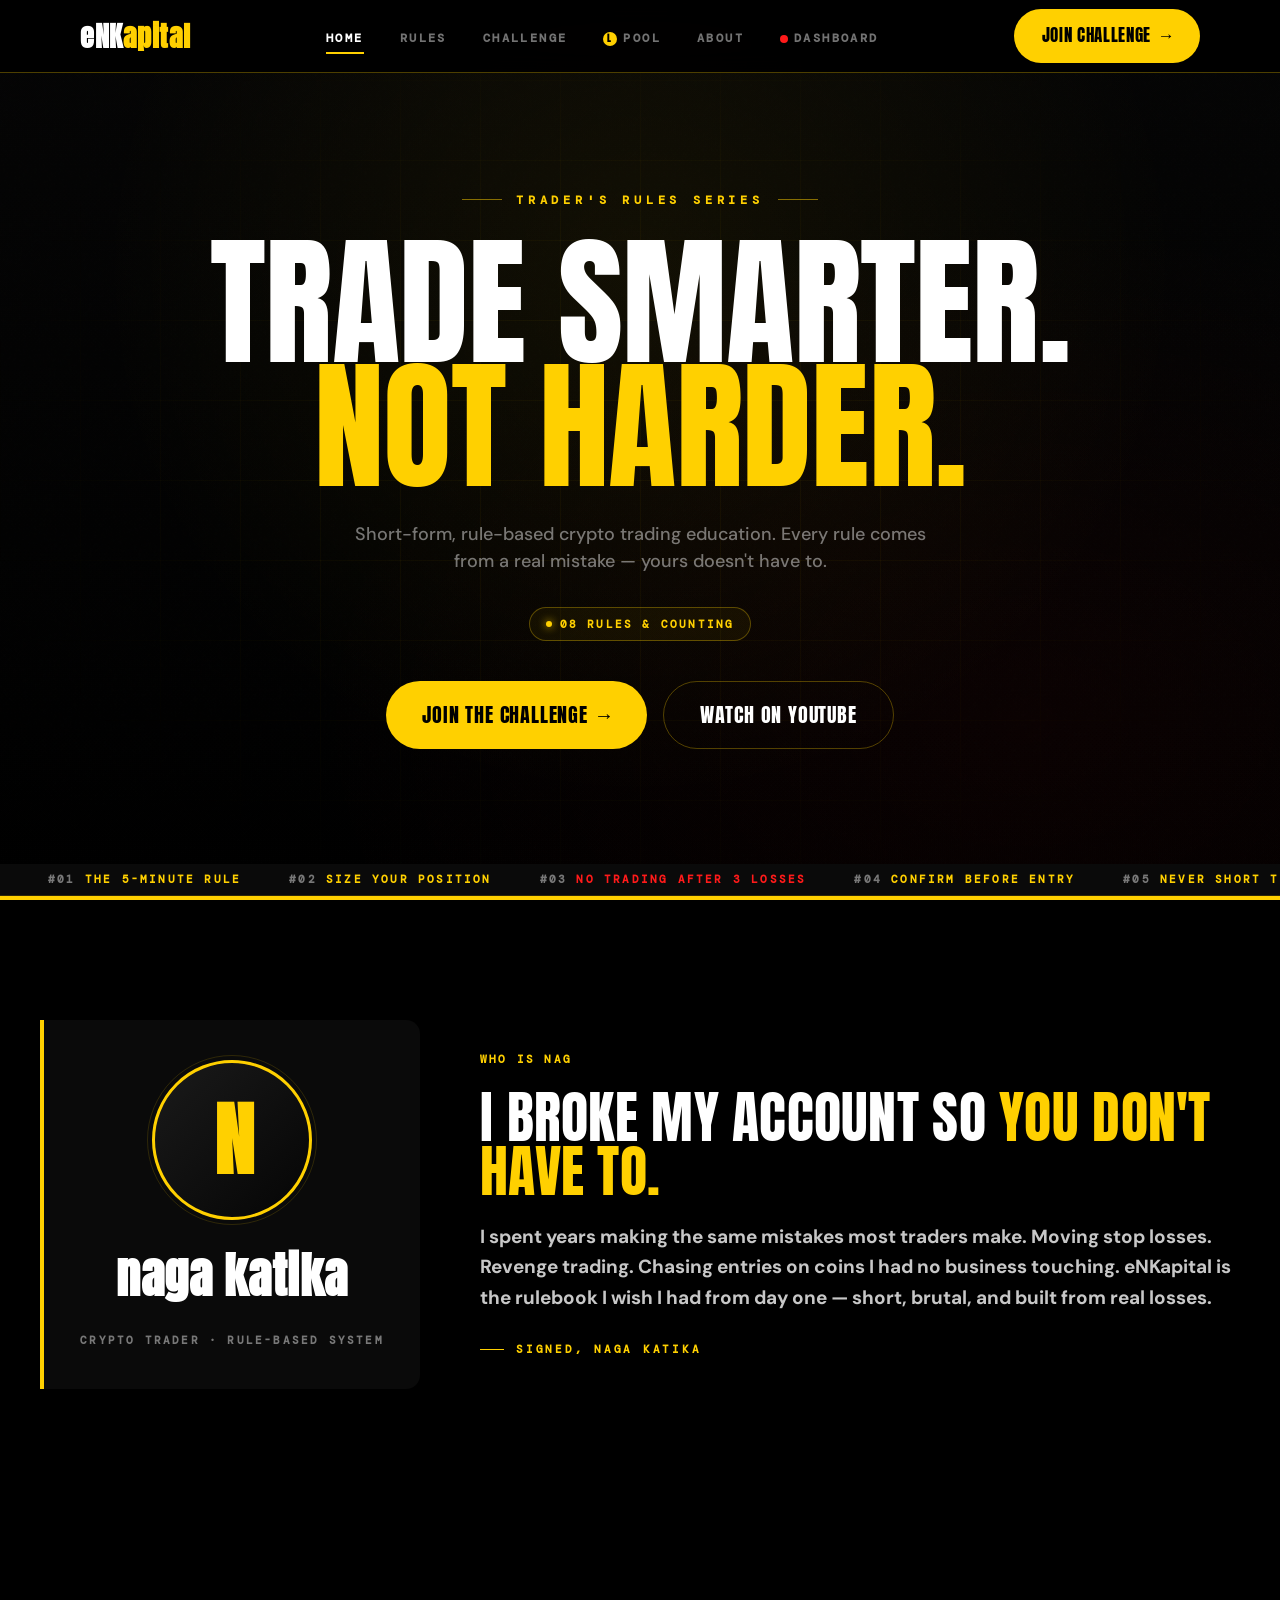
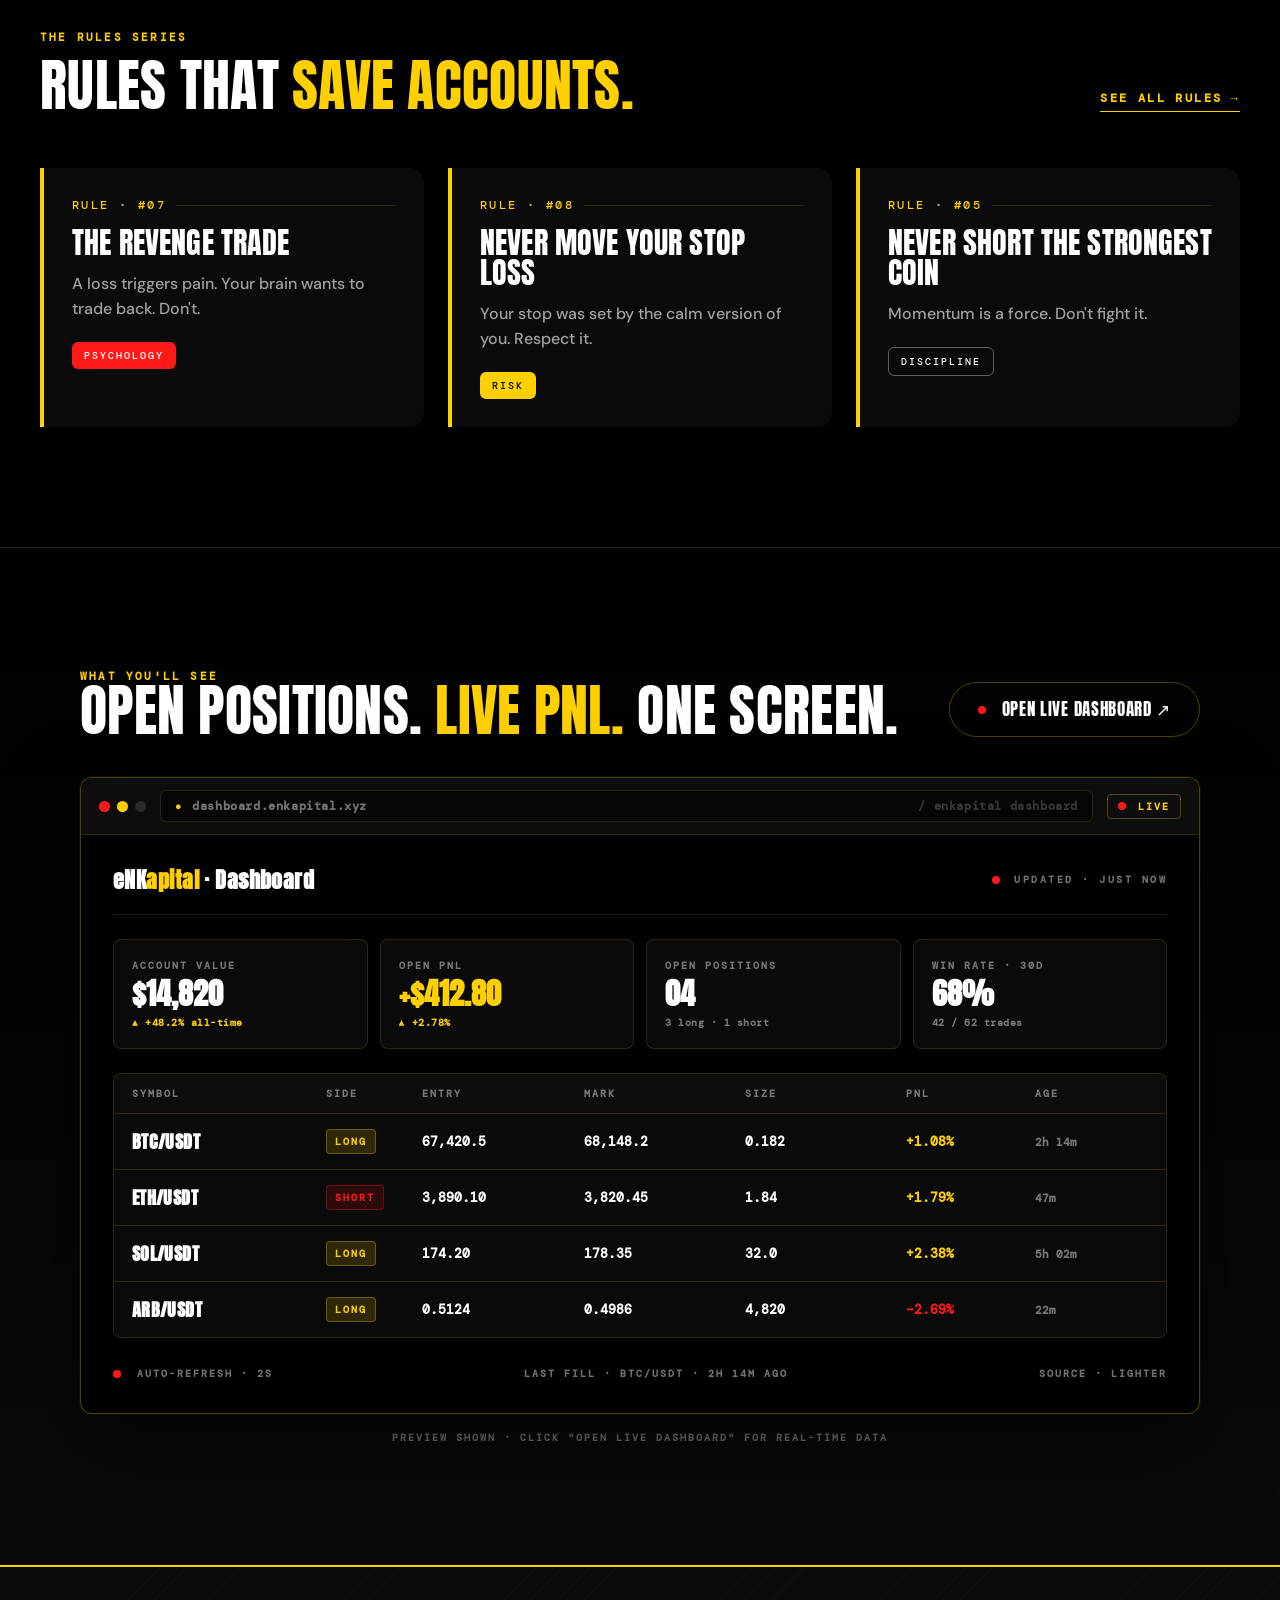
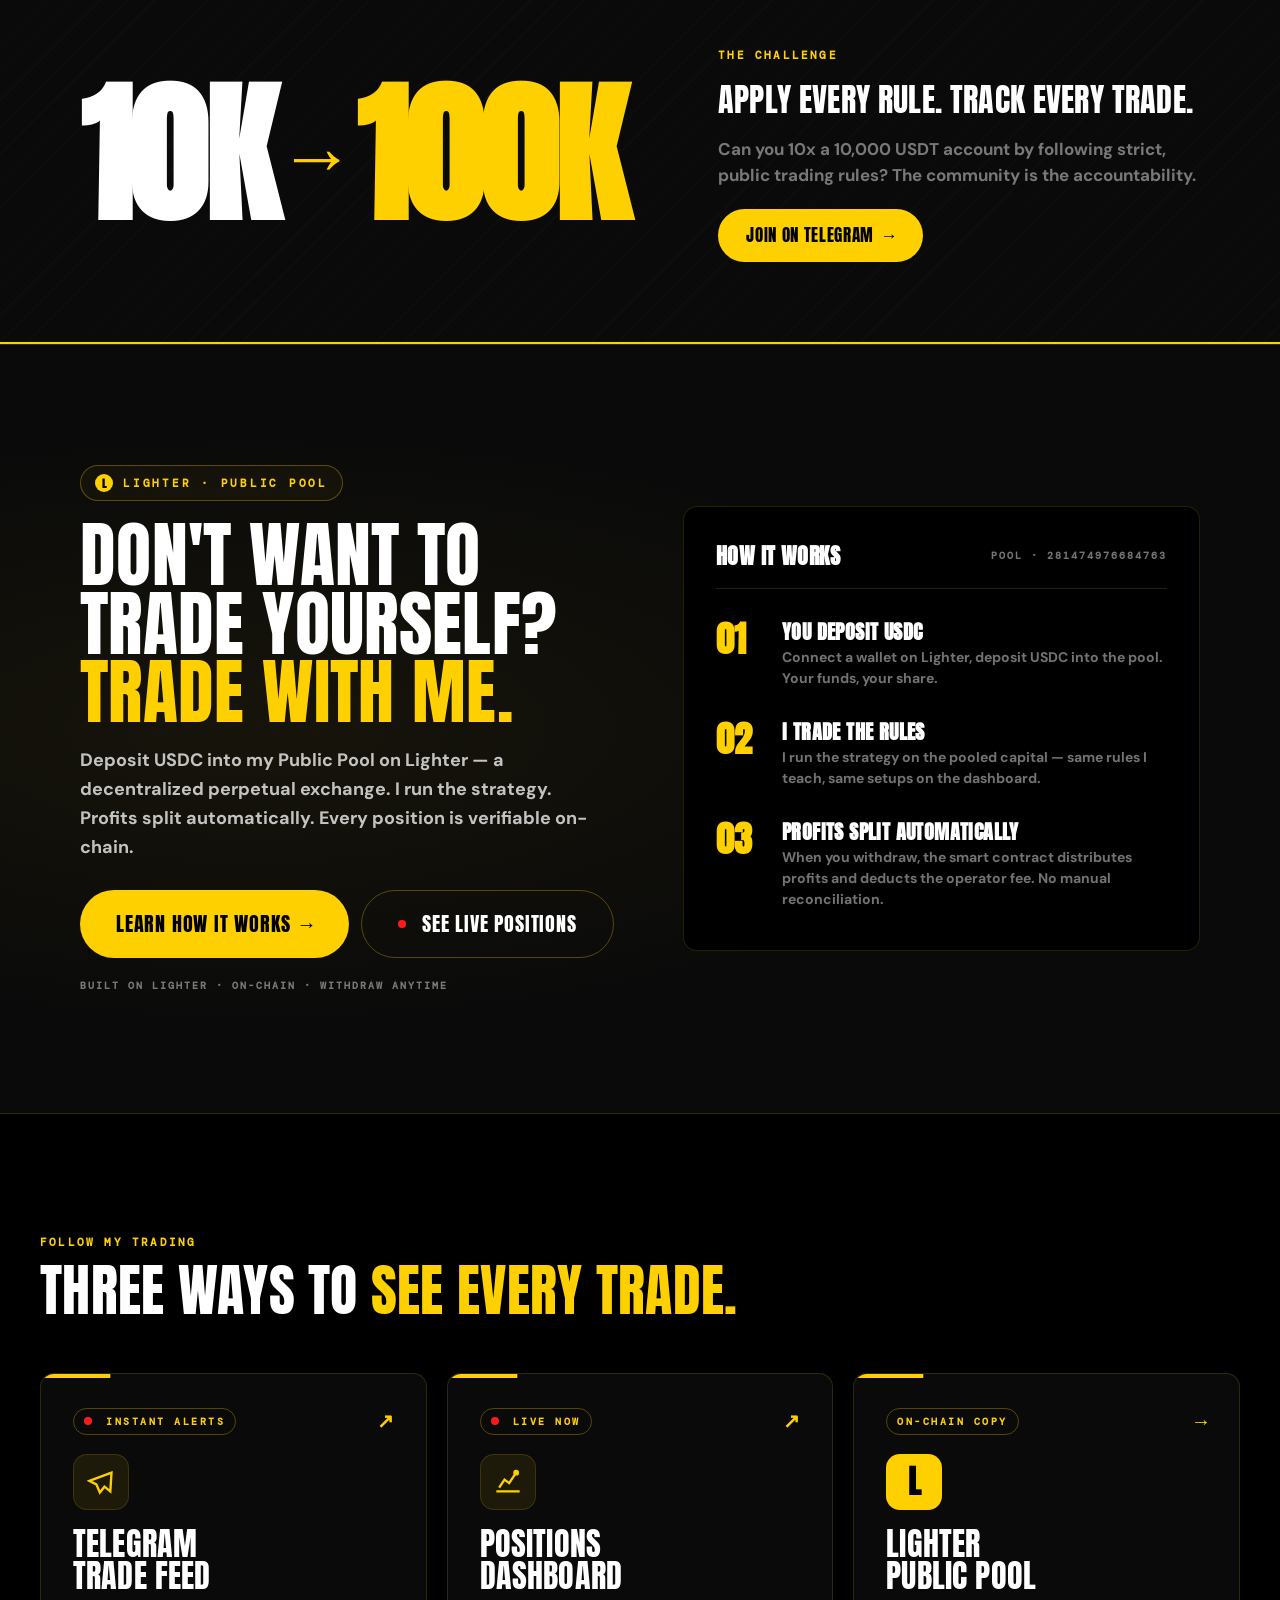
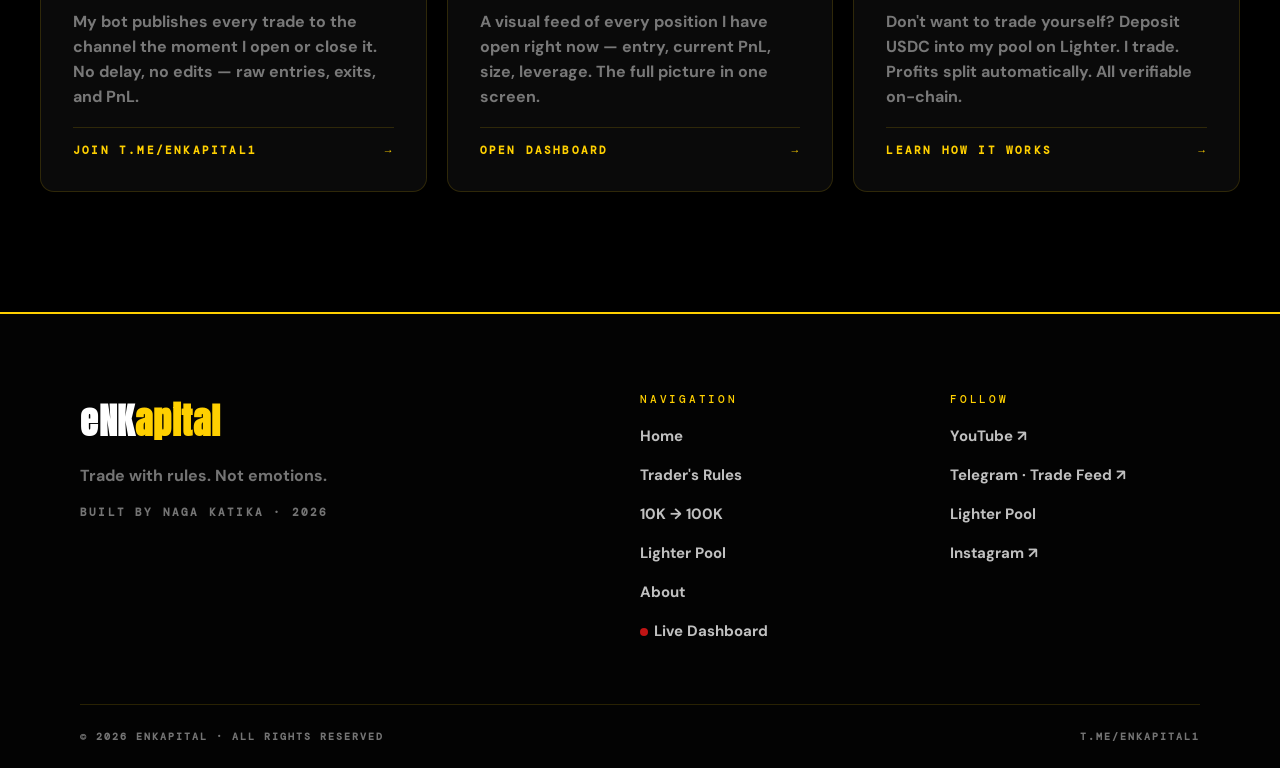
==== commit ccff8221: "Update dashboard link to https://dashboard.enkapital.xyz/ Replace all instances of the old IP-based " ====
--- a/index.html
+++ b/index.html
@@ -1,4 +1,4 @@
-<!doctype html>
+﻿<!doctype html>
 <html lang="en">
 <head>
 <meta charset="utf-8">
@@ -28,7 +28,7 @@
         <li><a class="nav__link" href="challenge.html">Challenge</a></li>
         <li><a class="nav__link" href="pool.html"><span style="display:inline-flex;align-items:center;justify-content:center;width:14px;height:14px;border-radius:50%;background:var(--yellow);color:var(--black);font-family:Anton;font-size:9px;margin-right:6px;vertical-align:middle;">L</span>Pool</a></li>
         <li><a class="nav__link" href="about.html">About</a></li>
-        <li><a class="nav__link" href="http://20.29.250.158:8080/" target="_blank" rel="noopener"><span class="live-dot"></span>Dashboard</a></li>
+        <li><a class="nav__link" href="https://dashboard.enkapital.xyz/" target="_blank" rel="noopener"><span class="live-dot"></span>Dashboard</a></li>
       </ul>
     </nav>
     <a class="btn btn--primary btn--pill nav__cta" href="challenge.html">Join Challenge <span class="arrow">→</span></a>
@@ -40,7 +40,7 @@
   <a href="rules.html">Rules</a>
   <a href="challenge.html">Challenge</a>
   <a href="about.html">About</a>
-  <a href="http://20.29.250.158:8080/" target="_blank" rel="noopener"><span class="live-dot"></span>Live Dashboard</a>
+  <a href="https://dashboard.enkapital.xyz/" target="_blank" rel="noopener"><span class="live-dot"></span>Live Dashboard</a>
   <a class="btn btn--primary btn--pill" href="challenge.html">Join Challenge →</a>
 </div>
 
@@ -144,7 +144,7 @@
         <div class="label label--yellow">What You'll See</div>
         <h2 class="dashprev__title">Open Positions. <span class="yellow">Live PnL.</span> One Screen.</h2>
       </div>
-      <a class="btn btn--ghost btn--pill" href="http://20.29.250.158:8080/" target="_blank" rel="noopener"><span class="live-dot"></span>Open Live Dashboard ↗</a>
+      <a class="btn btn--ghost btn--pill" href="https://dashboard.enkapital.xyz/" target="_blank" rel="noopener"><span class="live-dot"></span>Open Live Dashboard ↗</a>
     </div>
 
     <div class="bwin reveal">
@@ -156,7 +156,7 @@
         </div>
         <div class="bwin__url">
           <span class="lock">●</span>
-          <span>20.29.250.158:8080</span>
+          <span>dashboard.enkapital.xyz</span>
           <span style="margin-left:auto; color:var(--text-dim)">/ enkapital dashboard</span>
         </div>
         <span class="bwin__pill"><span class="live-dot"></span>Live</span>
@@ -282,7 +282,7 @@
         <p class="pool__desc">Deposit USDC into my Public Pool on Lighter — a decentralized perpetual exchange. I run the strategy. Profits split automatically. Every position is verifiable on-chain.</p>
         <div class="pool__cta">
           <a class="btn btn--primary btn--pill btn--lg" href="pool.html">Learn How It Works <span class="arrow">→</span></a>
-          <a class="btn btn--ghost btn--pill btn--lg" href="http://20.29.250.158:8080/" target="_blank" rel="noopener"><span class="live-dot"></span>See Live Positions</a>
+          <a class="btn btn--ghost btn--pill btn--lg" href="https://dashboard.enkapital.xyz/" target="_blank" rel="noopener"><span class="live-dot"></span>See Live Positions</a>
         </div>
         <span class="pool__note">Built on Lighter · On-chain · Withdraw anytime</span>
       </div>
@@ -342,7 +342,7 @@
       <div class="fcard__cta"><span>Join t.me/eNKapital1</span><span>→</span></div>
     </a>
 
-    <a class="fcard" href="http://20.29.250.158:8080/" target="_blank" rel="noopener">
+    <a class="fcard" href="https://dashboard.enkapital.xyz/" target="_blank" rel="noopener">
       <div class="fcard__top">
         <span class="fcard__chip"><span class="live-dot"></span>Live Now</span>
         <span class="fcard__arrow">↗</span>
@@ -390,7 +390,7 @@
           <li><a href="challenge.html">10K → 100K</a></li>
           <li><a href="pool.html">Lighter Pool</a></li>
           <li><a href="about.html">About</a></li>
-          <li><a href="http://20.29.250.158:8080/" target="_blank" rel="noopener"><span class="live-dot"></span>Live Dashboard</a></li>
+          <li><a href="https://dashboard.enkapital.xyz/" target="_blank" rel="noopener"><span class="live-dot"></span>Live Dashboard</a></li>
         </ul>
       </div>
       <div class="footer__col">
